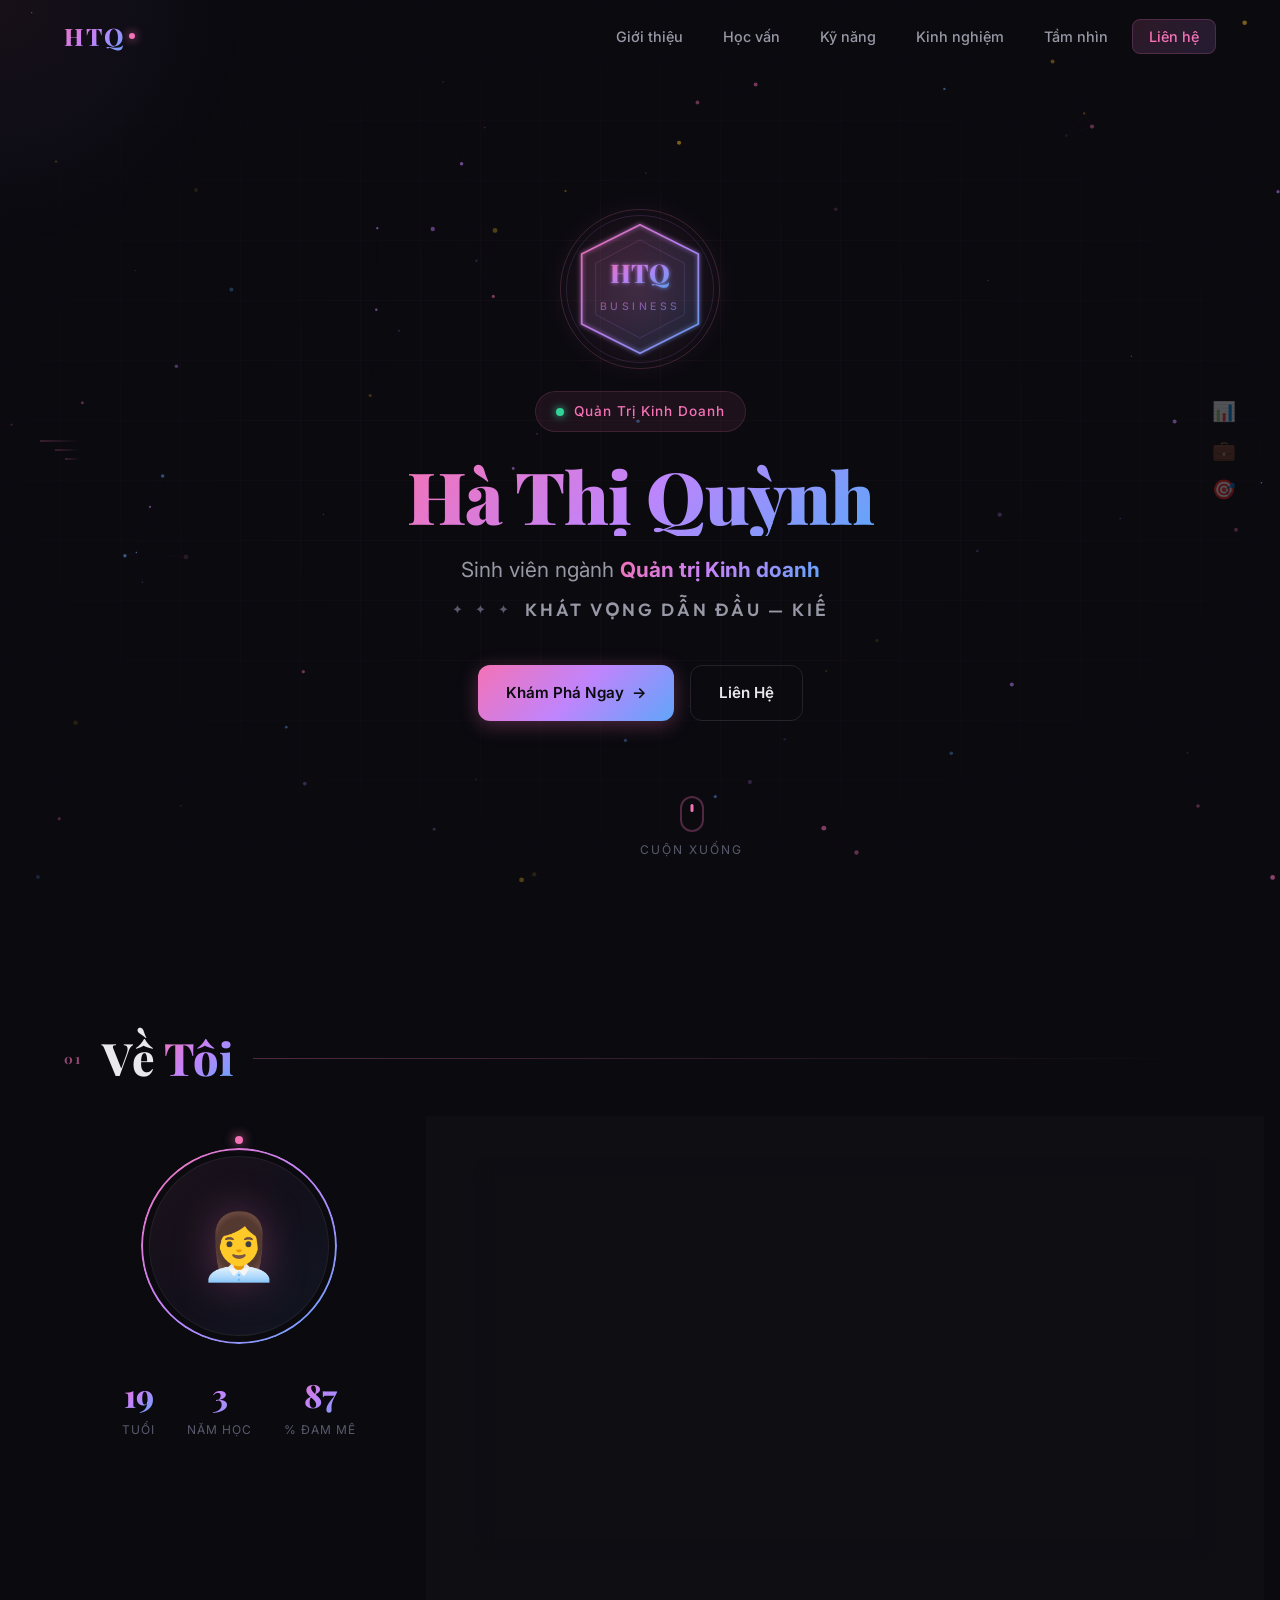
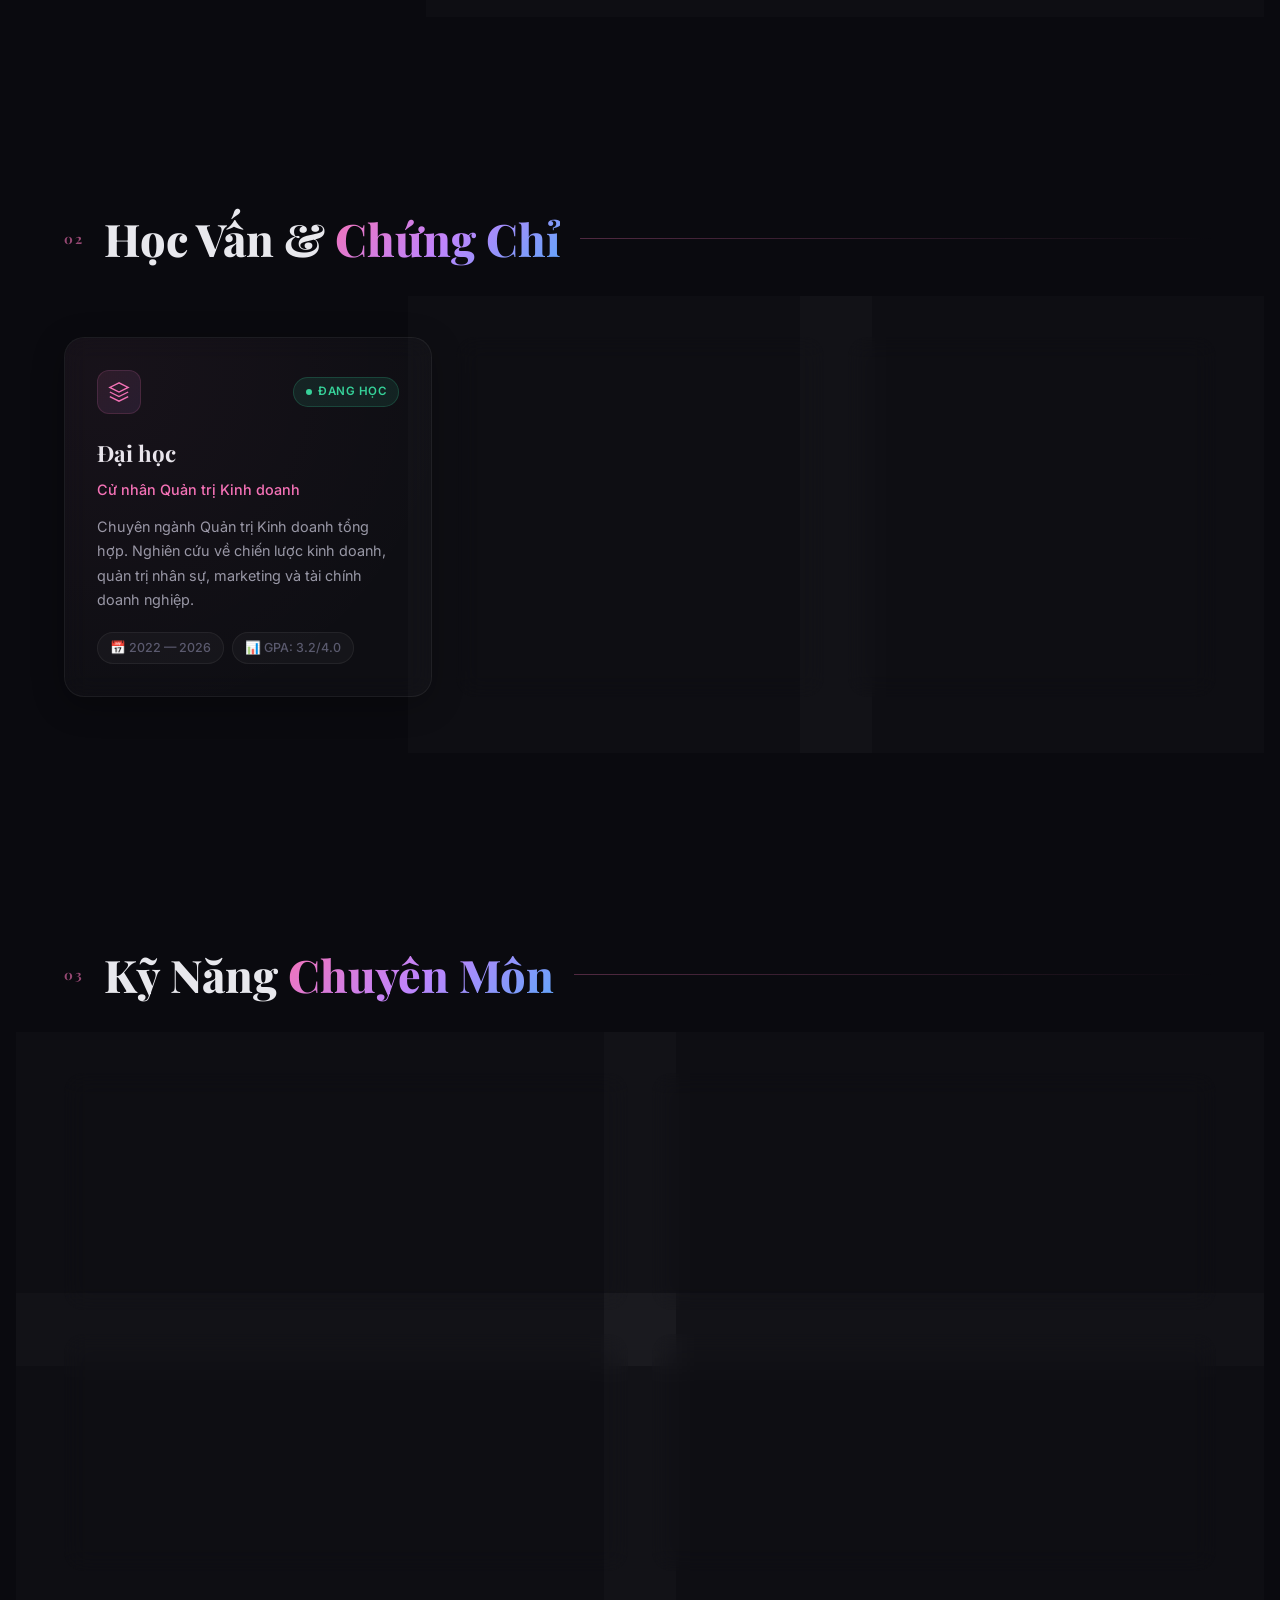
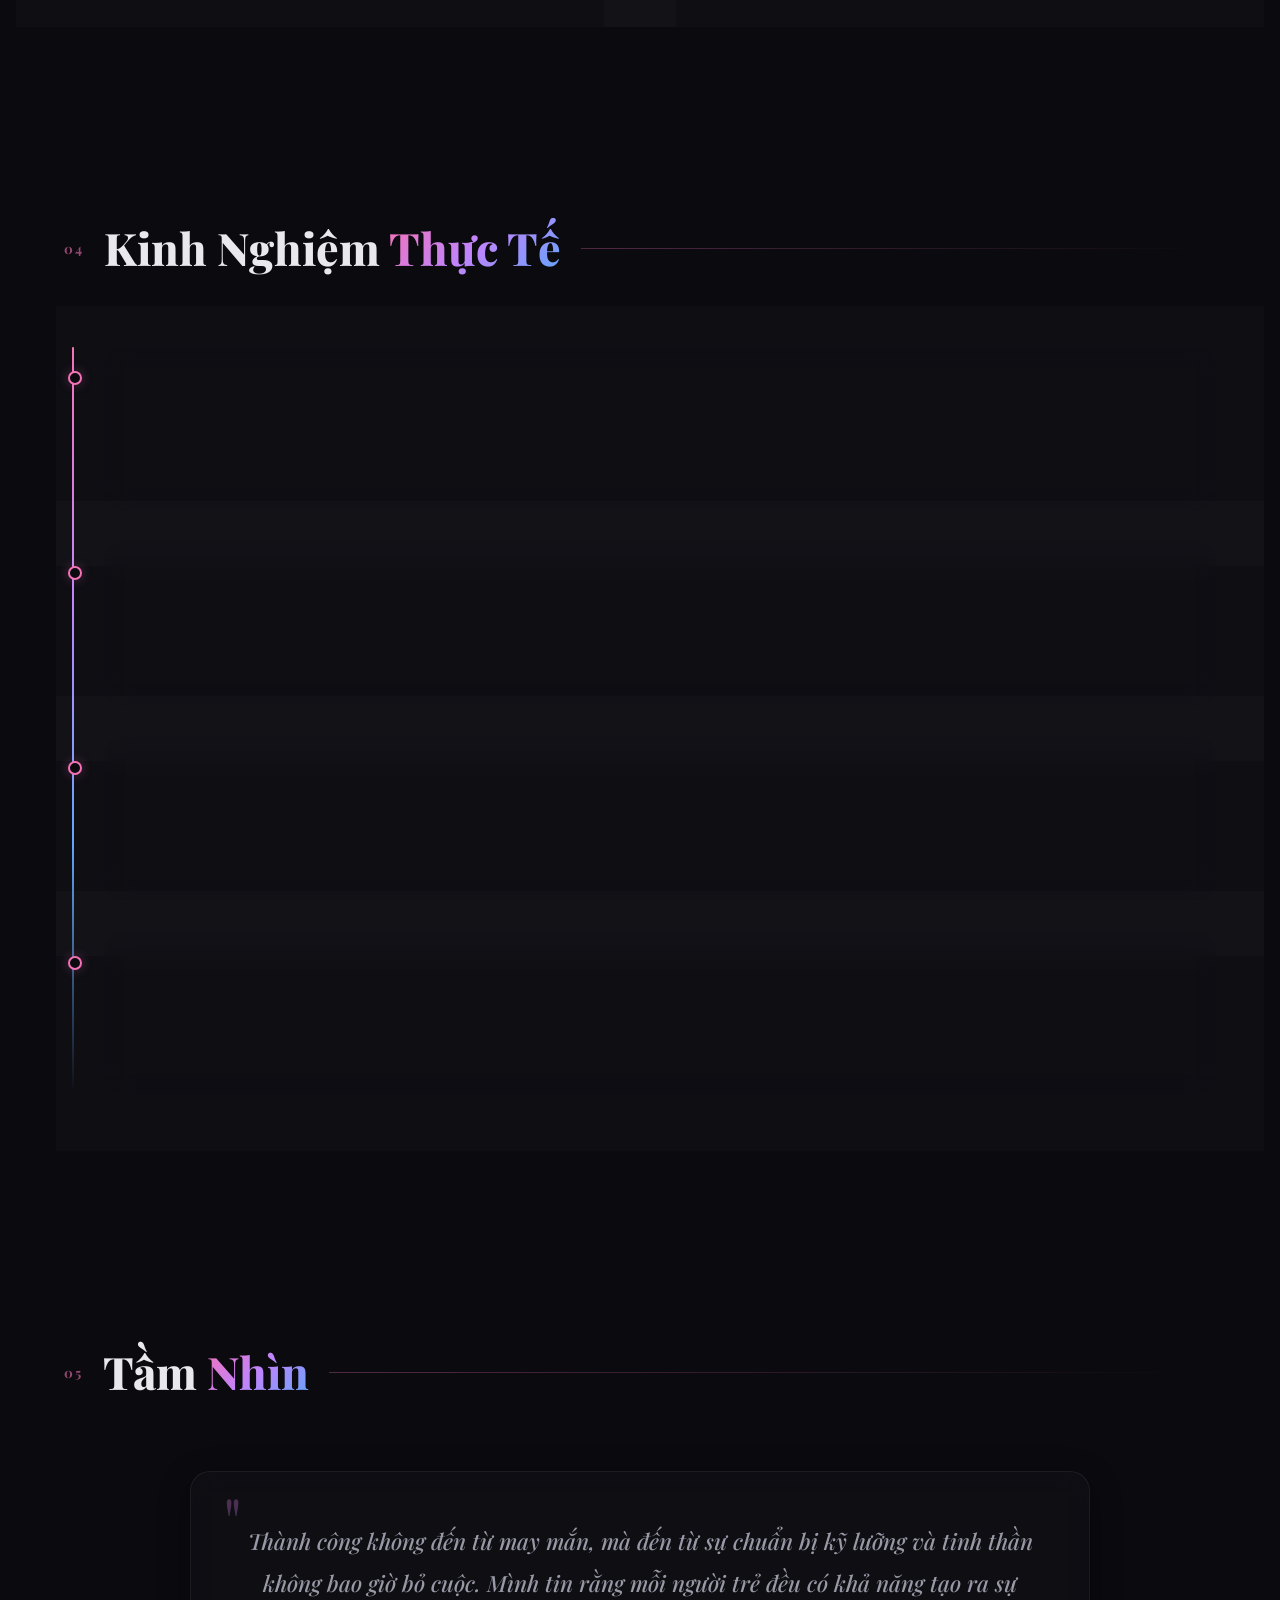
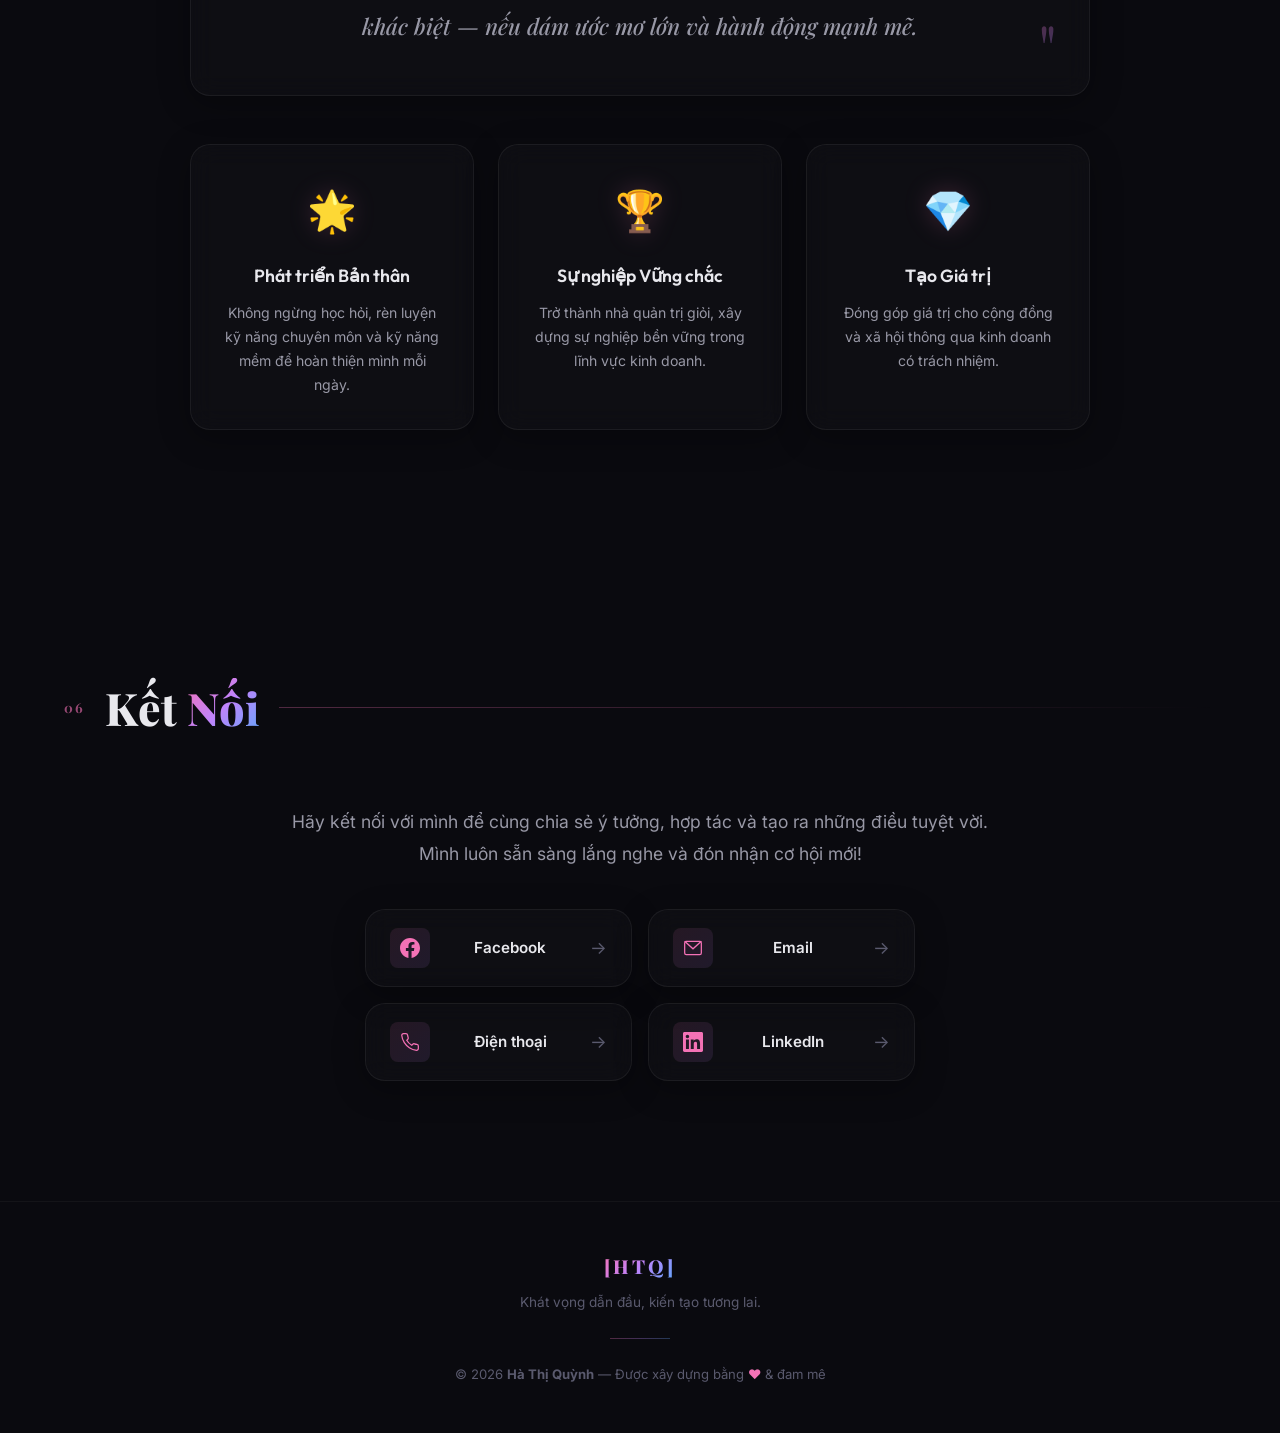
==== index.html @ 8e01b857 "1111" ====
<!DOCTYPE html>
<html lang="vi">
<head>
    <meta charset="UTF-8">
    <meta name="viewport" content="width=device-width, initial-scale=1.0">
    <meta name="description" content="Hà Thị Quỳnh — CV Quản trị Kinh doanh. Sinh viên năng động, đam mê kinh doanh và khát vọng dẫn đầu.">
    <meta name="keywords" content="Hà Thị Quỳnh, CV, Quản trị Kinh doanh, Business Administration, Portfolio">
    <meta name="author" content="Hà Thị Quỳnh">
    <title>Hà Thị Quỳnh — Quản Trị Kinh Doanh</title>
    <!-- Google Fonts -->
    <link rel="preconnect" href="https://fonts.googleapis.com">
    <link rel="preconnect" href="https://fonts.gstatic.com" crossorigin>
    <link href="https://fonts.googleapis.com/css2?family=Playfair+Display:wght@400;500;600;700;800;900&family=Inter:wght@300;400;500;600;700&family=Outfit:wght@300;400;500;600;700&display=swap" rel="stylesheet">
    <link rel="stylesheet" href="style.css">
</head>
<body>
    <!-- ===================== CURSOR GLOW ===================== -->
    <div id="cursor-glow" aria-hidden="true"></div>

    <!-- ===================== PARTICLES CANVAS ===================== -->
    <canvas id="particles-canvas" aria-hidden="true"></canvas>

    <!-- ===================== NAVIGATION ===================== -->
    <nav id="navbar" role="navigation" aria-label="Điều hướng chính">
        <div class="nav-container">
            <a href="#hero" class="nav-logo" aria-label="Trang chủ">
                <span class="logo-text">HTQ</span>
                <span class="logo-dot"></span>
            </a>
            <button class="nav-toggle" id="nav-toggle" aria-label="Mở menu điều hướng" aria-expanded="false">
                <span class="hamburger-line"></span>
                <span class="hamburger-line"></span>
                <span class="hamburger-line"></span>
            </button>
            <ul class="nav-links" id="nav-links">
                <li><a href="#about" class="nav-link">Giới thiệu</a></li>
                <li><a href="#education" class="nav-link">Học vấn</a></li>
                <li><a href="#skills" class="nav-link">Kỹ năng</a></li>
                <li><a href="#experience" class="nav-link">Kinh nghiệm</a></li>
                <li><a href="#vision" class="nav-link">Tầm nhìn</a></li>
                <li><a href="#contact" class="nav-link nav-link--cta">Liên hệ</a></li>
            </ul>
        </div>
    </nav>

    <!-- ===================== HERO SECTION ===================== -->
    <section id="hero" class="hero-section">
        <div class="hero-bg-grid" aria-hidden="true"></div>
        <div class="hero-content">
            <!-- Hero Logo Mark -->
            <div class="hero-logo reveal">
                <div class="hero-logo-glow"></div>
                <div class="hero-logo-ring hero-logo-ring--outer"></div>
                <div class="hero-logo-ring hero-logo-ring--inner"></div>
                <svg class="hero-logo-svg" viewBox="0 0 120 120" fill="none" xmlns="http://www.w3.org/2000/svg">
                    <defs>
                        <linearGradient id="hex-gradient" x1="0%" y1="0%" x2="100%" y2="100%">
                            <stop offset="0%" stop-color="#f472b6" stop-opacity="0.9"/>
                            <stop offset="50%" stop-color="#c084fc" stop-opacity="0.9"/>
                            <stop offset="100%" stop-color="#60a5fa" stop-opacity="0.9"/>
                        </linearGradient>
                        <linearGradient id="hex-fill" x1="0%" y1="0%" x2="100%" y2="100%">
                            <stop offset="0%" stop-color="#f472b6" stop-opacity="0.08"/>
                            <stop offset="100%" stop-color="#60a5fa" stop-opacity="0.08"/>
                        </linearGradient>
                        <filter id="glow-filter">
                            <feGaussianBlur stdDeviation="2" result="blur"/>
                            <feMerge>
                                <feMergeNode in="blur"/>
                                <feMergeNode in="SourceGraphic"/>
                            </feMerge>
                        </filter>
                    </defs>
                    <polygon points="60,5 110,30 110,90 60,115 10,90 10,30" 
                             fill="url(#hex-fill)" stroke="url(#hex-gradient)" stroke-width="1.5" filter="url(#glow-filter)"/>
                    <polygon points="60,18 98,38 98,82 60,102 22,82 22,38" 
                             fill="none" stroke="url(#hex-gradient)" stroke-width="0.5" opacity="0.3"/>
                    <text x="60" y="55" text-anchor="middle" font-family="Playfair Display, serif" 
                          font-size="22" font-weight="800" fill="url(#hex-gradient)" filter="url(#glow-filter)">HTQ</text>
                    <text x="60" y="78" text-anchor="middle" font-family="Inter, sans-serif" 
                          font-size="9" font-weight="500" fill="url(#hex-gradient)" opacity="0.6" letter-spacing="3">BUSINESS</text>
                </svg>
            </div>
            <div class="hero-badge reveal">
                <span class="badge-dot"></span>
                <span>Quản Trị Kinh Doanh</span>
            </div>
            <h1 class="hero-title reveal">
                <span class="title-line title-line--glitch" data-text="Hà Thị Quỳnh">Hà Thị Quỳnh</span>
            </h1>
            <p class="hero-subtitle reveal">
                Sinh viên ngành <span class="highlight-name">Quản trị Kinh doanh</span>
            </p>
            <p class="hero-tagline reveal">
                <span class="tagline-kanji" aria-hidden="true">✦ ✦ ✦</span>
                <span class="tagline-main">Khát Vọng Dẫn Đầu — Kiến Tạo Tương Lai</span>
            </p>
            <div class="hero-cta reveal">
                <a href="#about" class="btn btn--primary" id="cta-explore">
                    <span class="btn-text">Khám Phá Ngay</span>
                    <span class="btn-icon">→</span>
                    <span class="btn-ripple" aria-hidden="true"></span>
                </a>
                <a href="#contact" class="btn btn--ghost" id="cta-contact">
                    <span class="btn-text">Liên Hệ</span>
                </a>
            </div>
        </div>
        <!-- Scroll indicator -->
        <div class="hero-scroll-indicator reveal" aria-hidden="true">
            <div class="scroll-mouse">
                <div class="scroll-wheel"></div>
            </div>
            <span>Cuộn xuống</span>
        </div>
        <div class="hero-decor hero-decor--left" aria-hidden="true">
            <div class="decor-line"></div>
            <div class="decor-line"></div>
            <div class="decor-line"></div>
        </div>
        <div class="hero-decor hero-decor--right" aria-hidden="true">
            <span class="decor-icon">📊</span>
            <span class="decor-icon">💼</span>
            <span class="decor-icon">🎯</span>
        </div>
    </section>

    <!-- ===================== ABOUT SECTION ===================== -->
    <section id="about" class="about-section">
        <div class="section-container">
            <div class="section-header reveal">
                <span class="section-number">01</span>
                <h2 class="section-title">Về <span class="text-glow">Tôi</span></h2>
                <div class="section-line"></div>
            </div>
            <div class="about-grid">
                <div class="about-visual reveal">
                    <div class="about-avatar-container">
                        <div class="avatar-ring"></div>
                        <div class="avatar-inner">
                            <div class="avatar-icon">
                                <span class="avatar-emoji">👩‍💼</span>
                            </div>
                        </div>
                        <div class="avatar-orbit">
                            <div class="orbit-dot"></div>
                        </div>
                    </div>
                    <div class="about-stats">
                        <div class="stat-item">
                            <span class="stat-number" data-count="22">0</span>
                            <span class="stat-label">Tuổi</span>
                        </div>
                        <div class="stat-item">
                            <span class="stat-number" data-count="4">0</span>
                            <span class="stat-label">Năm Học</span>
                        </div>
                        <div class="stat-item">
                            <span class="stat-number" data-count="100">0</span>
                            <span class="stat-label">% Đam Mê</span>
                        </div>
                    </div>
                </div>
                <div class="about-text reveal">
                    <div class="glass-card about-card">
                        <p class="about-intro">
                            Xin chào! Mình là <strong>Hà Thị Quỳnh</strong>, sinh viên ngành 
                            <span class="text-pink">Quản trị Kinh doanh</span>. 
                            Với niềm đam mê kinh doanh và khát vọng dẫn đầu, mình luôn nỗ lực 
                            để trở thành một <span class="text-purple">nhà quản trị chuyên nghiệp</span>.
                        </p>
                        <p>
                            Mình tin rằng quản trị kinh doanh không chỉ là quản lý — đó là nghệ thuật 
                            kết nối con người, tối ưu quy trình và tạo ra giá trị bền vững. 
                            Mỗi thử thách là một cơ hội để <strong>học hỏi</strong> và <strong>phát triển</strong>.
                        </p>
                        <p>
                            Mình đặc biệt quan tâm đến <strong>Marketing chiến lược</strong>, 
                            <strong>Quản trị nhân sự</strong> và <strong>Khởi nghiệp</strong>. 
                            Luôn sẵn sàng đón nhận thử thách mới và đóng góp giá trị cho tổ chức.
                        </p>
                        <div class="about-tags">
                            <span class="tag">🎯 Quyết tâm</span>
                            <span class="tag">💡 Sáng tạo</span>
                            <span class="tag">🤝 Teamwork</span>
                            <span class="tag">📈 Phát triển</span>
                        </div>
                    </div>
                </div>
            </div>
        </div>
    </section>

    <!-- ===================== EDUCATION SECTION ===================== -->
    <section id="education" class="education-section">
        <div class="section-container">
            <div class="section-header reveal">
                <span class="section-number">02</span>
                <h2 class="section-title">Học Vấn & <span class="text-glow">Chứng Chỉ</span></h2>
                <div class="section-line"></div>
            </div>
            <div class="education-grid">
                <!-- Education Card 1 -->
                <article class="edu-card reveal" id="edu-university">
                    <div class="edu-card-inner glass-card">
                        <div class="project-glow" aria-hidden="true"></div>
                        <div class="edu-header">
                            <div class="edu-icon">
                                <svg viewBox="0 0 24 24" fill="none" stroke="currentColor" stroke-width="1.5">
                                    <path d="M12 2L2 7l10 5 10-5-10-5z"/>
                                    <path d="M2 17l10 5 10-5"/>
                                    <path d="M2 12l10 5 10-5"/>
                                </svg>
                            </div>
                            <span class="edu-status edu-status--active">
                                <span class="status-dot"></span>
                                <span>Đang học</span>
                            </span>
                        </div>
                        <h3 class="edu-title">Đại học</h3>
                        <p class="edu-subtitle">Cử nhân Quản trị Kinh doanh</p>
                        <p class="edu-description">
                            Chuyên ngành Quản trị Kinh doanh tổng hợp. Nghiên cứu về chiến lược kinh doanh, 
                            quản trị nhân sự, marketing và tài chính doanh nghiệp.
                        </p>
                        <div class="edu-details">
                            <span class="detail-tag">📅 2022 — 2026</span>
                            <span class="detail-tag">📊 GPA: 3.2/4.0</span>
                        </div>
                    </div>
                </article>

                <!-- Education Card 2 -->
                <article class="edu-card reveal" id="edu-certificates">
                    <div class="edu-card-inner glass-card">
                        <div class="project-glow" aria-hidden="true"></div>
                        <div class="edu-header">
                            <div class="edu-icon">
                                <svg viewBox="0 0 24 24" fill="none" stroke="currentColor" stroke-width="1.5">
                                    <circle cx="12" cy="8" r="6"/>
                                    <path d="M8.21 13.89L7 23l5-3 5 3-1.21-9.12"/>
                                </svg>
                            </div>
                            <span class="edu-status edu-status--completed">
                                <span class="status-dot"></span>
                                <span>Đã đạt</span>
                            </span>
                        </div>
                        <h3 class="edu-title">Chứng chỉ</h3>
                        <p class="edu-subtitle">Chứng chỉ Chuyên môn</p>
                        <p class="edu-description">
                            Chứng chỉ Tin học văn phòng MOS, TOEIC 600+, 
                            Google Digital Marketing, Kỹ năng thuyết trình chuyên nghiệp.
                        </p>
                        <div class="edu-details">
                            <span class="detail-tag">🏅 MOS Excel</span>
                            <span class="detail-tag">🌐 TOEIC 600+</span>
                        </div>
                    </div>
                </article>

                <!-- Education Card 3 -->
                <article class="edu-card reveal" id="edu-activities">
                    <div class="edu-card-inner glass-card">
                        <div class="project-glow" aria-hidden="true"></div>
                        <div class="edu-header">
                            <div class="edu-icon">
                                <svg viewBox="0 0 24 24" fill="none" stroke="currentColor" stroke-width="1.5">
                                    <path d="M17 21v-2a4 4 0 0 0-4-4H5a4 4 0 0 0-4 4v2"/>
                                    <circle cx="9" cy="7" r="4"/>
                                    <path d="M23 21v-2a4 4 0 0 0-3-3.87"/>
                                    <path d="M16 3.13a4 4 0 0 1 0 7.75"/>
                                </svg>
                            </div>
                            <span class="edu-status edu-status--active">
                                <span class="status-dot"></span>
                                <span>Hoạt động</span>
                            </span>
                        </div>
                        <h3 class="edu-title">Hoạt động</h3>
                        <p class="edu-subtitle">Câu lạc bộ & Tình nguyện</p>
                        <p class="edu-description">
                            Thành viên CLB Khởi nghiệp, tham gia các cuộc thi ý tưởng kinh doanh, 
                            hoạt động tình nguyện và các sự kiện cộng đồng.
                        </p>
                        <div class="edu-details">
                            <span class="detail-tag">🚀 CLB Khởi nghiệp</span>
                            <span class="detail-tag">❤️ Tình nguyện</span>
                        </div>
                    </div>
                </article>
            </div>
        </div>
    </section>

    <!-- ===================== SKILLS SECTION ===================== -->
    <section id="skills" class="skills-section">
        <div class="section-container">
            <div class="section-header reveal">
                <span class="section-number">03</span>
                <h2 class="section-title">Kỹ Năng <span class="text-glow">Chuyên Môn</span></h2>
                <div class="section-line"></div>
            </div>
            <div class="skills-grid">
                <!-- Skill 1 -->
                <div class="skill-card glass-card reveal" id="skill-marketing">
                    <div class="skill-icon-wrapper">
                        <div class="skill-icon">
                            <svg viewBox="0 0 24 24" fill="none" stroke="currentColor" stroke-width="1.5">
                                <path d="M21 11.5a8.38 8.38 0 0 1-.9 3.8 8.5 8.5 0 0 1-7.6 4.7 8.38 8.38 0 0 1-3.8-.9L3 21l1.9-5.7a8.38 8.38 0 0 1-.9-3.8 8.5 8.5 0 0 1 4.7-7.6 8.38 8.38 0 0 1 3.8-.9h.5a8.48 8.48 0 0 1 8 8v.5z"/>
                            </svg>
                        </div>
                    </div>
                    <h3 class="skill-title">Marketing & Truyền thông</h3>
                    <p class="skill-desc">Digital Marketing, Social Media, Content Marketing, Brand Strategy</p>
                    <div class="skill-bar-container">
                        <div class="skill-bar" data-level="85" style="--bar-color: var(--pink);">
                            <div class="skill-bar-fill"></div>
                        </div>
                        <span class="skill-percentage">85%</span>
                    </div>
                </div>

                <!-- Skill 2 -->
                <div class="skill-card glass-card reveal" id="skill-management">
                    <div class="skill-icon-wrapper">
                        <div class="skill-icon">
                            <svg viewBox="0 0 24 24" fill="none" stroke="currentColor" stroke-width="1.5">
                                <path d="M17 21v-2a4 4 0 0 0-4-4H5a4 4 0 0 0-4 4v2"/>
                                <circle cx="9" cy="7" r="4"/>
                                <path d="M23 21v-2a4 4 0 0 0-3-3.87"/>
                                <path d="M16 3.13a4 4 0 0 1 0 7.75"/>
                            </svg>
                        </div>
                    </div>
                    <h3 class="skill-title">Quản trị Nhân sự</h3>
                    <p class="skill-desc">Tuyển dụng, Đào tạo, Đánh giá hiệu suất, Xây dựng văn hóa DN</p>
                    <div class="skill-bar-container">
                        <div class="skill-bar" data-level="80" style="--bar-color: var(--purple);">
                            <div class="skill-bar-fill"></div>
                        </div>
                        <span class="skill-percentage">80%</span>
                    </div>
                </div>

                <!-- Skill 3 -->
                <div class="skill-card glass-card reveal" id="skill-office">
                    <div class="skill-icon-wrapper">
                        <div class="skill-icon">
                            <svg viewBox="0 0 24 24" fill="none" stroke="currentColor" stroke-width="1.5">
                                <rect x="2" y="3" width="20" height="14" rx="2"/>
                                <line x1="8" y1="21" x2="16" y2="21"/>
                                <line x1="12" y1="17" x2="12" y2="21"/>
                            </svg>
                        </div>
                    </div>
                    <h3 class="skill-title">Tin học Văn phòng</h3>
                    <p class="skill-desc">Excel nâng cao, PowerPoint, Word, Google Workspace, Canva</p>
                    <div class="skill-bar-container">
                        <div class="skill-bar" data-level="90" style="--bar-color: var(--blue);">
                            <div class="skill-bar-fill"></div>
                        </div>
                        <span class="skill-percentage">90%</span>
                    </div>
                </div>

                <!-- Skill 4 -->
                <div class="skill-card glass-card reveal" id="skill-leadership">
                    <div class="skill-icon-wrapper">
                        <div class="skill-icon">
                            <svg viewBox="0 0 24 24" fill="none" stroke="currentColor" stroke-width="1.5">
                                <polygon points="12 2 15.09 8.26 22 9.27 17 14.14 18.18 21.02 12 17.77 5.82 21.02 7 14.14 2 9.27 8.91 8.26 12 2"/>
                            </svg>
                        </div>
                    </div>
                    <h3 class="skill-title">Lãnh đạo & Giao tiếp</h3>
                    <p class="skill-desc">Thuyết trình, Đàm phán, Quản lý dự án, Tư duy chiến lược</p>
                    <div class="skill-bar-container">
                        <div class="skill-bar" data-level="88" style="--bar-color: var(--gold);">
                            <div class="skill-bar-fill"></div>
                        </div>
                        <span class="skill-percentage">88%</span>
                    </div>
                </div>
            </div>
        </div>
    </section>

    <!-- ===================== EXPERIENCE SECTION ===================== -->
    <section id="experience" class="experience-section">
        <div class="section-container">
            <div class="section-header reveal">
                <span class="section-number">04</span>
                <h2 class="section-title">Kinh Nghiệm <span class="text-glow">Thực Tế</span></h2>
                <div class="section-line"></div>
            </div>
            <div class="experience-timeline reveal">
                <div class="timeline-line" aria-hidden="true"></div>
                <div class="timeline-item">
                    <div class="timeline-dot"></div>
                    <div class="timeline-content glass-card">
                        <span class="timeline-year">2025 — Nay</span>
                        <h3>Thực tập sinh Marketing</h3>
                        <p>Hỗ trợ xây dựng chiến lược marketing online, quản lý fanpage, phân tích dữ liệu khách hàng và lập báo cáo hiệu quả chiến dịch.</p>
                    </div>
                </div>
                <div class="timeline-item">
                    <div class="timeline-dot"></div>
                    <div class="timeline-content glass-card">
                        <span class="timeline-year">2024</span>
                        <h3>Trưởng ban Truyền thông CLB</h3>
                        <p>Quản lý đội ngũ 10 thành viên, xây dựng kế hoạch truyền thông cho các sự kiện, tăng tương tác fanpage 200%.</p>
                    </div>
                </div>
                <div class="timeline-item">
                    <div class="timeline-dot"></div>
                    <div class="timeline-content glass-card">
                        <span class="timeline-year">2023</span>
                        <h3>Nhân viên Bán hàng Part-time</h3>
                        <p>Tư vấn khách hàng, xây dựng mối quan hệ, đạt doanh số top 3 cửa hàng. Rèn luyện kỹ năng giao tiếp và xử lý tình huống.</p>
                    </div>
                </div>
                <div class="timeline-item">
                    <div class="timeline-dot"></div>
                    <div class="timeline-content glass-card">
                        <span class="timeline-year">2022</span>
                        <h3>Tình nguyện viên</h3>
                        <p>Tham gia các hoạt động tình nguyện, mùa hè xanh, hỗ trợ cộng đồng. Phát triển kỹ năng teamwork và lãnh đạo.</p>
                    </div>
                </div>
            </div>
        </div>
    </section>

    <!-- ===================== VISION SECTION ===================== -->
    <section id="vision" class="vision-section">
        <div class="section-container">
            <div class="section-header reveal">
                <span class="section-number">05</span>
                <h2 class="section-title">Tầm <span class="text-glow">Nhìn</span></h2>
                <div class="section-line"></div>
            </div>
            <div class="vision-content reveal">
                <div class="vision-quote glass-card">
                    <div class="quote-mark" aria-hidden="true">"</div>
                    <blockquote class="vision-text">
                        Thành công không đến từ may mắn, mà đến từ sự chuẩn bị kỹ lưỡng 
                        và tinh thần không bao giờ bỏ cuộc. Mình tin rằng mỗi người trẻ 
                        đều có khả năng tạo ra sự khác biệt — nếu dám ước mơ lớn và hành động mạnh mẽ.
                    </blockquote>
                    <div class="quote-mark quote-mark--end" aria-hidden="true">"</div>
                </div>
                <div class="vision-pillars">
                    <div class="pillar glass-card reveal">
                        <div class="pillar-icon">🌟</div>
                        <h3>Phát triển Bản thân</h3>
                        <p>Không ngừng học hỏi, rèn luyện kỹ năng chuyên môn và kỹ năng mềm để hoàn thiện mình mỗi ngày.</p>
                    </div>
                    <div class="pillar glass-card reveal">
                        <div class="pillar-icon">🏆</div>
                        <h3>Sự nghiệp Vững chắc</h3>
                        <p>Trở thành nhà quản trị giỏi, xây dựng sự nghiệp bền vững trong lĩnh vực kinh doanh.</p>
                    </div>
                    <div class="pillar glass-card reveal">
                        <div class="pillar-icon">💎</div>
                        <h3>Tạo Giá trị</h3>
                        <p>Đóng góp giá trị cho cộng đồng và xã hội thông qua kinh doanh có trách nhiệm.</p>
                    </div>
                </div>
            </div>
        </div>
    </section>

    <!-- ===================== CONTACT SECTION ===================== -->
    <section id="contact" class="contact-section">
        <div class="section-container">
            <div class="section-header reveal">
                <span class="section-number">06</span>
                <h2 class="section-title">Kết <span class="text-glow">Nối</span></h2>
                <div class="section-line"></div>
            </div>
            <div class="contact-content reveal">
                <p class="contact-text">
                    Hãy kết nối với mình để cùng chia sẻ ý tưởng, hợp tác và tạo ra những điều tuyệt vời. 
                    Mình luôn sẵn sàng lắng nghe và đón nhận cơ hội mới!
                </p>
                <div class="contact-links">
                    <!-- Facebook -->
                    <a href="#" class="contact-link glass-card" id="link-facebook" aria-label="Facebook">
                        <div class="contact-link-icon">
                            <svg viewBox="0 0 24 24" fill="currentColor">
                                <path d="M24 12.073c0-6.627-5.373-12-12-12s-12 5.373-12 12c0 5.99 4.388 10.954 10.125 11.854v-8.385H7.078v-3.47h3.047V9.43c0-3.007 1.792-4.669 4.533-4.669 1.312 0 2.686.235 2.686.235v2.953H15.83c-1.491 0-1.956.925-1.956 1.874v2.25h3.328l-.532 3.47h-2.796v8.385C19.612 23.027 24 18.062 24 12.073z"/>
                            </svg>
                        </div>
                        <span class="contact-link-label">Facebook</span>
                        <span class="contact-link-arrow">→</span>
                    </a>
                    <!-- Email -->
                    <a href="mailto:hathiquynh@email.com" class="contact-link glass-card" id="link-email" aria-label="Email">
                        <div class="contact-link-icon">
                            <svg viewBox="0 0 24 24" fill="none" stroke="currentColor" stroke-width="1.5">
                                <rect x="2" y="4" width="20" height="16" rx="2"/>
                                <polyline points="22,4 12,13 2,4"/>
                            </svg>
                        </div>
                        <span class="contact-link-label">Email</span>
                        <span class="contact-link-arrow">→</span>
                    </a>
                    <!-- Phone -->
                    <a href="tel:+84123456789" class="contact-link glass-card" id="link-phone" aria-label="Điện thoại">
                        <div class="contact-link-icon">
                            <svg viewBox="0 0 24 24" fill="none" stroke="currentColor" stroke-width="1.5">
                                <path d="M22 16.92v3a2 2 0 0 1-2.18 2 19.79 19.79 0 0 1-8.63-3.07 19.5 19.5 0 0 1-6-6 19.79 19.79 0 0 1-3.07-8.67A2 2 0 0 1 4.11 2h3a2 2 0 0 1 2 1.72 12.84 12.84 0 0 0 .7 2.81 2 2 0 0 1-.45 2.11L8.09 9.91a16 16 0 0 0 6 6l1.27-1.27a2 2 0 0 1 2.11-.45 12.84 12.84 0 0 0 2.81.7A2 2 0 0 1 22 16.92z"/>
                            </svg>
                        </div>
                        <span class="contact-link-label">Điện thoại</span>
                        <span class="contact-link-arrow">→</span>
                    </a>
                    <!-- LinkedIn -->
                    <a href="#" class="contact-link glass-card" id="link-linkedin" aria-label="LinkedIn">
                        <div class="contact-link-icon">
                            <svg viewBox="0 0 24 24" fill="currentColor">
                                <path d="M20.447 20.452h-3.554v-5.569c0-1.328-.027-3.037-1.852-3.037-1.853 0-2.136 1.445-2.136 2.939v5.667H9.351V9h3.414v1.561h.046c.477-.9 1.637-1.85 3.37-1.85 3.601 0 4.267 2.37 4.267 5.455v6.286zM5.337 7.433c-1.144 0-2.063-.926-2.063-2.065 0-1.138.92-2.063 2.063-2.063 1.14 0 2.064.925 2.064 2.063 0 1.139-.925 2.065-2.064 2.065zm1.782 13.019H3.555V9h3.564v11.452zM22.225 0H1.771C.792 0 0 .774 0 1.729v20.542C0 23.227.792 24 1.771 24h20.451C23.2 24 24 23.227 24 22.271V1.729C24 .774 23.2 0 22.222 0h.003z"/>
                            </svg>
                        </div>
                        <span class="contact-link-label">LinkedIn</span>
                        <span class="contact-link-arrow">→</span>
                    </a>
                </div>
            </div>
        </div>
    </section>

    <!-- ===================== FOOTER ===================== -->
    <footer id="footer" class="footer">
        <div class="footer-container">
            <div class="footer-brand">
                <span class="footer-logo">[HTQ]</span>
                <p class="footer-tagline">Khát vọng dẫn đầu, kiến tạo tương lai.</p>
            </div>
            <div class="footer-divider" aria-hidden="true"></div>
            <p class="footer-copyright">
                © 2026 <strong>Hà Thị Quỳnh</strong> — Được xây dựng bằng <span class="heart" aria-label="tình yêu">♥</span> & đam mê
            </p>
        </div>
    </footer>

    <script src="script.js"></script>
</body>
</html>
---- style.css ----
/* ============================================================
   Hà Thị Quỳnh — CV Landing Page
   Style: Futuristic Dark Theme / Glassmorphism / Neon Glow
   Inspired by 27netteam.id.vn
   ============================================================ */

/* ===================== CSS VARIABLES ===================== */
:root {
    /* Colors */
    --bg-primary: #0a0a0f;
    --bg-secondary: #111118;
    --bg-card: rgba(255, 255, 255, 0.03);
    --bg-card-hover: rgba(255, 255, 255, 0.06);
    
    --text-primary: #e8e8ed;
    --text-secondary: #9898a6;
    --text-muted: #5a5a6e;
    
    --pink: #f472b6;
    --purple: #c084fc;
    --blue: #60a5fa;
    --gold: #fbbf24;
    --neon-pink: #ff6eb4;
    --neon-purple: #a855f7;
    --neon-blue: #38bdf8;
    --neon-green: #34d399;
    
    --gradient-primary: linear-gradient(135deg, #f472b6, #c084fc, #60a5fa);
    --gradient-glow: linear-gradient(135deg, #f472b6 0%, #c084fc 50%, #60a5fa 100%);
    --gradient-card: linear-gradient(135deg, rgba(244,114,182,0.08), rgba(192,132,252,0.05), rgba(96,165,250,0.08));
    
    --glass-bg: rgba(255, 255, 255, 0.02);
    --glass-border: rgba(255, 255, 255, 0.06);
    --glass-shadow: 0 8px 32px rgba(0, 0, 0, 0.3);
    
    /* Spacing */
    --section-padding: 120px 0;
    --container-max: 1200px;
    --container-padding: 0 24px;
    
    /* Transitions */
    --transition-fast: 0.2s ease;
    --transition-normal: 0.3s ease;
    --transition-slow: 0.6s cubic-bezier(0.16, 1, 0.3, 1);
    
    /* Border Radius */
    --radius-sm: 8px;
    --radius-md: 12px;
    --radius-lg: 20px;
    --radius-xl: 28px;
}

/* ===================== RESET & BASE ===================== */
*, *::before, *::after {
    margin: 0;
    padding: 0;
    box-sizing: border-box;
}

html {
    scroll-behavior: smooth;
    scrollbar-width: thin;
    scrollbar-color: rgba(244,114,182,0.3) transparent;
}

html::-webkit-scrollbar {
    width: 6px;
}

html::-webkit-scrollbar-track {
    background: transparent;
}

html::-webkit-scrollbar-thumb {
    background: linear-gradient(180deg, #f472b6, #c084fc);
    border-radius: 3px;
}

body {
    font-family: 'Inter', 'Outfit', -apple-system, BlinkMacSystemFont, sans-serif;
    background: var(--bg-primary);
    color: var(--text-primary);
    line-height: 1.7;
    overflow-x: hidden;
    -webkit-font-smoothing: antialiased;
    -moz-osx-font-smoothing: grayscale;
}

::selection {
    background: rgba(244,114,182,0.3);
    color: #fff;
}

/* ===================== CURSOR GLOW ===================== */
#cursor-glow {
    position: fixed;
    width: 500px;
    height: 500px;
    border-radius: 50%;
    background: radial-gradient(circle, rgba(244,114,182,0.06) 0%, rgba(192,132,252,0.03) 40%, transparent 70%);
    pointer-events: none;
    z-index: 9999;
    transform: translate(-50%, -50%);
    transition: opacity 0.3s ease;
    will-change: transform;
}

/* ===================== PARTICLES CANVAS ===================== */
#particles-canvas {
    position: fixed;
    top: 0;
    left: 0;
    width: 100%;
    height: 100%;
    pointer-events: none;
    z-index: 0;
}

/* ===================== GLASSMORPHISM CARD ===================== */
.glass-card {
    background: var(--glass-bg);
    border: 1px solid var(--glass-border);
    border-radius: var(--radius-lg);
    backdrop-filter: blur(12px);
    -webkit-backdrop-filter: blur(12px);
    box-shadow: var(--glass-shadow);
    transition: all var(--transition-normal);
}

.glass-card:hover {
    background: var(--bg-card-hover);
    border-color: rgba(244,114,182,0.15);
    box-shadow: 0 12px 40px rgba(244,114,182,0.08);
}

/* ===================== NAVIGATION ===================== */
#navbar {
    position: fixed;
    top: 0;
    left: 0;
    right: 0;
    z-index: 1000;
    padding: 16px 0;
    transition: all var(--transition-normal);
    background: transparent;
}

#navbar.scrolled {
    background: rgba(10, 10, 15, 0.85);
    backdrop-filter: blur(20px);
    -webkit-backdrop-filter: blur(20px);
    border-bottom: 1px solid rgba(255,255,255,0.05);
    padding: 10px 0;
}

.nav-container {
    max-width: var(--container-max);
    margin: 0 auto;
    padding: var(--container-padding);
    display: flex;
    align-items: center;
    justify-content: space-between;
}

.nav-logo {
    display: flex;
    align-items: center;
    gap: 4px;
    text-decoration: none;
    position: relative;
}

.logo-text {
    font-family: 'Playfair Display', serif;
    font-size: 1.5rem;
    font-weight: 800;
    background: var(--gradient-primary);
    -webkit-background-clip: text;
    -webkit-text-fill-color: transparent;
    background-clip: text;
    letter-spacing: 2px;
}

.logo-dot {
    width: 6px;
    height: 6px;
    border-radius: 50%;
    background: var(--pink);
    box-shadow: 0 0 10px var(--pink);
    animation: pulse-dot 2s ease-in-out infinite;
}

@keyframes pulse-dot {
    0%, 100% { opacity: 1; transform: scale(1); }
    50% { opacity: 0.5; transform: scale(0.8); }
}

.nav-links {
    display: flex;
    align-items: center;
    gap: 8px;
    list-style: none;
}

.nav-link {
    color: var(--text-secondary);
    text-decoration: none;
    font-size: 0.9rem;
    font-weight: 500;
    padding: 8px 16px;
    border-radius: var(--radius-sm);
    transition: all var(--transition-fast);
    position: relative;
}

.nav-link:hover {
    color: var(--text-primary);
}

.nav-link::after {
    content: '';
    position: absolute;
    bottom: 4px;
    left: 50%;
    transform: translateX(-50%) scaleX(0);
    width: 20px;
    height: 2px;
    background: var(--gradient-primary);
    border-radius: 1px;
    transition: transform var(--transition-normal);
}

.nav-link:hover::after,
.nav-link.active::after {
    transform: translateX(-50%) scaleX(1);
}

.nav-link--cta {
    background: linear-gradient(135deg, rgba(244,114,182,0.15), rgba(192,132,252,0.15));
    border: 1px solid rgba(244,114,182,0.2);
    color: var(--pink) !important;
}

.nav-link--cta:hover {
    background: linear-gradient(135deg, rgba(244,114,182,0.25), rgba(192,132,252,0.25));
    border-color: rgba(244,114,182,0.4);
    box-shadow: 0 0 20px rgba(244,114,182,0.15);
}

.nav-link--cta::after {
    display: none;
}

/* Hamburger */
.nav-toggle {
    display: none;
    flex-direction: column;
    gap: 5px;
    background: none;
    border: none;
    cursor: pointer;
    padding: 8px;
    z-index: 1001;
}

.hamburger-line {
    width: 24px;
    height: 2px;
    background: var(--text-primary);
    border-radius: 2px;
    transition: all var(--transition-normal);
}

.nav-toggle.active .hamburger-line:nth-child(1) {
    transform: rotate(45deg) translate(5px, 5px);
}

.nav-toggle.active .hamburger-line:nth-child(2) {
    opacity: 0;
}

.nav-toggle.active .hamburger-line:nth-child(3) {
    transform: rotate(-45deg) translate(5px, -5px);
}

/* ===================== HERO SECTION ===================== */
.hero-section {
    position: relative;
    min-height: 100vh;
    display: flex;
    flex-direction: column;
    align-items: center;
    justify-content: center;
    overflow: hidden;
    padding: 80px 24px 40px;
}

.hero-bg-grid {
    position: absolute;
    inset: 0;
    background-image: 
        linear-gradient(rgba(244,114,182,0.03) 1px, transparent 1px),
        linear-gradient(90deg, rgba(244,114,182,0.03) 1px, transparent 1px);
    background-size: 60px 60px;
    mask-image: radial-gradient(ellipse 80% 70% at 50% 50%, black 30%, transparent 100%);
    -webkit-mask-image: radial-gradient(ellipse 80% 70% at 50% 50%, black 30%, transparent 100%);
    animation: grid-drift 20s linear infinite;
}

@keyframes grid-drift {
    0% { transform: translate(0, 0); }
    100% { transform: translate(60px, 60px); }
}

.hero-content {
    text-align: center;
    position: relative;
    z-index: 2;
    max-width: 800px;
}

/* Hero Logo */
.hero-logo {
    position: relative;
    width: 140px;
    height: 140px;
    margin: 0 auto 32px;
}

.hero-logo-glow {
    position: absolute;
    inset: -30px;
    background: radial-gradient(circle, rgba(244,114,182,0.15) 0%, transparent 70%);
    border-radius: 50%;
    animation: logo-glow 4s ease-in-out infinite;
}

@keyframes logo-glow {
    0%, 100% { opacity: 0.5; transform: scale(1); }
    50% { opacity: 1; transform: scale(1.1); }
}

.hero-logo-ring {
    position: absolute;
    border-radius: 50%;
    border: 1px solid;
}

.hero-logo-ring--outer {
    inset: -10px;
    border-color: rgba(244,114,182,0.2);
    animation: ring-rotate 20s linear infinite;
}

.hero-logo-ring--inner {
    inset: -4px;
    border-color: rgba(192,132,252,0.15);
    animation: ring-rotate 15s linear infinite reverse;
}

@keyframes ring-rotate {
    0% { transform: rotate(0deg); }
    100% { transform: rotate(360deg); }
}

.hero-logo-svg {
    width: 100%;
    height: 100%;
    position: relative;
    z-index: 1;
}

/* Badge */
.hero-badge {
    display: inline-flex;
    align-items: center;
    gap: 10px;
    padding: 8px 20px;
    background: rgba(244,114,182,0.08);
    border: 1px solid rgba(244,114,182,0.15);
    border-radius: 50px;
    margin-bottom: 24px;
    font-size: 0.85rem;
    font-weight: 500;
    color: var(--pink);
    letter-spacing: 1px;
}

.badge-dot {
    width: 8px;
    height: 8px;
    border-radius: 50%;
    background: var(--neon-green);
    box-shadow: 0 0 8px var(--neon-green);
    animation: pulse-dot 2s ease-in-out infinite;
}

/* Hero Title */
.hero-title {
    font-family: 'Playfair Display', serif;
    font-size: clamp(2.5rem, 6vw, 4.5rem);
    font-weight: 900;
    line-height: 1.1;
    margin-bottom: 16px;
    letter-spacing: -1px;
}

.title-line {
    display: inline-block;
    background: var(--gradient-primary);
    -webkit-background-clip: text;
    -webkit-text-fill-color: transparent;
    background-clip: text;
    position: relative;
}

.title-line--glitch {
    animation: text-shimmer 3s ease-in-out infinite;
}

@keyframes text-shimmer {
    0%, 100% { filter: brightness(1); }
    50% { filter: brightness(1.3); }
}

/* Subtitle */
.hero-subtitle {
    font-size: clamp(1rem, 2.5vw, 1.3rem);
    color: var(--text-secondary);
    margin-bottom: 8px;
    font-weight: 400;
}

.highlight-name {
    background: var(--gradient-primary);
    -webkit-background-clip: text;
    -webkit-text-fill-color: transparent;
    background-clip: text;
    font-weight: 700;
}

/* Tagline */
.hero-tagline {
    margin-bottom: 40px;
    display: flex;
    align-items: center;
    justify-content: center;
    gap: 12px;
}

.tagline-kanji {
    font-size: 0.8rem;
    color: var(--text-muted);
    letter-spacing: 4px;
}

.tagline-main {
    font-family: 'Outfit', sans-serif;
    font-size: clamp(0.9rem, 2vw, 1.1rem);
    font-weight: 600;
    color: var(--text-secondary);
    letter-spacing: 3px;
    text-transform: uppercase;
}

/* CTA Buttons */
.hero-cta {
    display: flex;
    gap: 16px;
    justify-content: center;
    flex-wrap: wrap;
}

.btn {
    display: inline-flex;
    align-items: center;
    gap: 8px;
    padding: 14px 28px;
    border-radius: var(--radius-md);
    font-family: 'Inter', sans-serif;
    font-size: 0.95rem;
    font-weight: 600;
    text-decoration: none;
    transition: all var(--transition-normal);
    position: relative;
    overflow: hidden;
    cursor: pointer;
    border: none;
}

.btn--primary {
    background: var(--gradient-primary);
    color: #0a0a0f;
    box-shadow: 0 4px 20px rgba(244,114,182,0.3);
}

.btn--primary:hover {
    transform: translateY(-2px);
    box-shadow: 0 8px 30px rgba(244,114,182,0.4);
}

.btn--ghost {
    background: transparent;
    color: var(--text-primary);
    border: 1px solid rgba(255,255,255,0.1);
}

.btn--ghost:hover {
    border-color: rgba(244,114,182,0.3);
    background: rgba(244,114,182,0.05);
    transform: translateY(-2px);
}

.btn--small {
    padding: 8px 18px;
    font-size: 0.85rem;
}

.btn-icon {
    transition: transform var(--transition-fast);
}

.btn:hover .btn-icon {
    transform: translateX(4px);
}

.btn-ripple {
    position: absolute;
    inset: 0;
    background: radial-gradient(circle at var(--x, 50%) var(--y, 50%), rgba(255,255,255,0.3) 0%, transparent 50%);
    opacity: 0;
    transition: opacity 0.5s;
}

.btn:hover .btn-ripple {
    opacity: 1;
}

/* Scroll Indicator */
.hero-scroll-indicator {
    position: absolute;
    bottom: 40px;
    left: 50%;
    transform: translateX(-50%);
    display: flex;
    flex-direction: column;
    align-items: center;
    gap: 8px;
    color: var(--text-muted);
    font-size: 0.75rem;
    letter-spacing: 2px;
    text-transform: uppercase;
    animation: float-up 2s ease-in-out infinite;
}

@keyframes float-up {
    0%, 100% { transform: translateX(-50%) translateY(0); }
    50% { transform: translateX(-50%) translateY(-8px); }
}

.scroll-mouse {
    width: 24px;
    height: 36px;
    border: 2px solid rgba(244,114,182,0.3);
    border-radius: 12px;
    position: relative;
}

.scroll-wheel {
    width: 3px;
    height: 8px;
    background: var(--pink);
    border-radius: 2px;
    position: absolute;
    top: 6px;
    left: 50%;
    transform: translateX(-50%);
    animation: scroll-wheel-anim 2s ease-in-out infinite;
}

@keyframes scroll-wheel-anim {
    0% { opacity: 1; transform: translateX(-50%) translateY(0); }
    100% { opacity: 0; transform: translateX(-50%) translateY(12px); }
}

/* Hero Decorations */
.hero-decor {
    position: absolute;
    z-index: 1;
}

.hero-decor--left {
    left: 40px;
    top: 50%;
    transform: translateY(-50%);
    display: flex;
    flex-direction: column;
    gap: 8px;
}

.decor-line {
    width: 40px;
    height: 1px;
    background: linear-gradient(90deg, rgba(244,114,182,0.4), transparent);
}

.decor-line:nth-child(2) {
    width: 25px;
    margin-left: 15px;
}

.decor-line:nth-child(3) {
    width: 15px;
    margin-left: 25px;
}

.hero-decor--right {
    right: 40px;
    top: 50%;
    transform: translateY(-50%);
    display: flex;
    flex-direction: column;
    gap: 16px;
    align-items: flex-end;
}

.decor-icon {
    font-size: 1.2rem;
    opacity: 0.3;
    transition: opacity var(--transition-normal);
    writing-mode: vertical-rl;
}

.decor-icon:hover {
    opacity: 0.6;
}

/* ===================== SECTIONS COMMON ===================== */
.section-container {
    max-width: var(--container-max);
    margin: 0 auto;
    padding: var(--container-padding);
}

.about-section,
.education-section,
.skills-section,
.experience-section,
.vision-section,
.contact-section {
    padding: var(--section-padding);
    position: relative;
}

.section-header {
    display: flex;
    align-items: center;
    gap: 20px;
    margin-bottom: 60px;
}

.section-number {
    font-family: 'Playfair Display', serif;
    font-size: 0.85rem;
    font-weight: 700;
    color: var(--pink);
    opacity: 0.6;
    letter-spacing: 2px;
}

.section-title {
    font-family: 'Playfair Display', serif;
    font-size: clamp(1.8rem, 4vw, 2.8rem);
    font-weight: 800;
    color: var(--text-primary);
}

.text-glow {
    background: var(--gradient-primary);
    -webkit-background-clip: text;
    -webkit-text-fill-color: transparent;
    background-clip: text;
}

.text-pink {
    color: var(--pink);
}

.text-purple {
    color: var(--purple);
}

.section-line {
    flex: 1;
    height: 1px;
    background: linear-gradient(90deg, rgba(244,114,182,0.3), transparent);
}

/* ===================== ABOUT SECTION ===================== */
.about-grid {
    display: grid;
    grid-template-columns: 350px 1fr;
    gap: 60px;
    align-items: start;
}

.about-avatar-container {
    position: relative;
    width: 180px;
    height: 180px;
    margin: 0 auto 40px;
}

.avatar-ring {
    position: absolute;
    inset: -8px;
    border-radius: 50%;
    border: 2px solid transparent;
    background: var(--gradient-primary) border-box;
    -webkit-mask: linear-gradient(#fff 0 0) padding-box, linear-gradient(#fff 0 0);
    mask: linear-gradient(#fff 0 0) padding-box, linear-gradient(#fff 0 0);
    -webkit-mask-composite: xor;
    mask-composite: exclude;
    animation: ring-rotate 8s linear infinite;
}

.avatar-inner {
    width: 100%;
    height: 100%;
    border-radius: 50%;
    background: var(--gradient-card);
    border: 1px solid var(--glass-border);
    display: flex;
    align-items: center;
    justify-content: center;
    position: relative;
    overflow: hidden;
}

.avatar-icon {
    position: relative;
    z-index: 1;
}

.avatar-emoji {
    font-size: 4rem;
    filter: drop-shadow(0 0 20px rgba(244,114,182,0.3));
}

.avatar-orbit {
    position: absolute;
    inset: -20px;
    border-radius: 50%;
    animation: ring-rotate 6s linear infinite;
}

.orbit-dot {
    position: absolute;
    top: 0;
    left: 50%;
    transform: translateX(-50%);
    width: 8px;
    height: 8px;
    border-radius: 50%;
    background: var(--pink);
    box-shadow: 0 0 12px var(--pink);
}

/* Stats */
.about-stats {
    display: flex;
    justify-content: center;
    gap: 32px;
}

.stat-item {
    text-align: center;
}

.stat-number {
    display: block;
    font-family: 'Playfair Display', serif;
    font-size: 2rem;
    font-weight: 800;
    background: var(--gradient-primary);
    -webkit-background-clip: text;
    -webkit-text-fill-color: transparent;
    background-clip: text;
    line-height: 1.2;
}

.stat-label {
    font-size: 0.75rem;
    color: var(--text-muted);
    text-transform: uppercase;
    letter-spacing: 1px;
}

/* About Card */
.about-card {
    padding: 36px;
}

.about-intro {
    font-size: 1.1rem;
    line-height: 1.8;
    margin-bottom: 16px;
}

.about-card p {
    color: var(--text-secondary);
    margin-bottom: 16px;
    line-height: 1.8;
}

.about-tags {
    display: flex;
    flex-wrap: wrap;
    gap: 10px;
    margin-top: 24px;
}

.tag {
    padding: 6px 14px;
    background: rgba(244,114,182,0.08);
    border: 1px solid rgba(244,114,182,0.12);
    border-radius: 50px;
    font-size: 0.8rem;
    font-weight: 500;
    color: var(--text-secondary);
    transition: all var(--transition-fast);
}

.tag:hover {
    background: rgba(244,114,182,0.15);
    border-color: rgba(244,114,182,0.3);
    color: var(--pink);
    transform: translateY(-2px);
}

/* ===================== EDUCATION SECTION ===================== */
.education-grid {
    display: grid;
    grid-template-columns: repeat(3, 1fr);
    gap: 24px;
}

.edu-card-inner {
    padding: 32px;
    height: 100%;
    position: relative;
    overflow: hidden;
}

.project-glow {
    position: absolute;
    top: -50%;
    left: -50%;
    width: 200%;
    height: 200%;
    background: radial-gradient(circle at 30% 30%, rgba(244,114,182,0.04) 0%, transparent 50%);
    pointer-events: none;
    transition: all 0.5s ease;
}

.edu-card:hover .project-glow {
    background: radial-gradient(circle at 30% 30%, rgba(244,114,182,0.08) 0%, transparent 50%);
}

.edu-header {
    display: flex;
    align-items: center;
    justify-content: space-between;
    margin-bottom: 20px;
}

.edu-icon {
    width: 44px;
    height: 44px;
    border-radius: var(--radius-md);
    background: linear-gradient(135deg, rgba(244,114,182,0.1), rgba(192,132,252,0.1));
    border: 1px solid rgba(244,114,182,0.15);
    display: flex;
    align-items: center;
    justify-content: center;
    color: var(--pink);
}

.edu-icon svg {
    width: 22px;
    height: 22px;
}

.edu-status {
    display: inline-flex;
    align-items: center;
    gap: 6px;
    padding: 4px 12px;
    border-radius: 50px;
    font-size: 0.72rem;
    font-weight: 600;
    text-transform: uppercase;
    letter-spacing: 0.5px;
}

.edu-status--active {
    background: rgba(52,211,153,0.1);
    color: var(--neon-green);
    border: 1px solid rgba(52,211,153,0.2);
}

.edu-status--completed {
    background: rgba(251,191,36,0.1);
    color: var(--gold);
    border: 1px solid rgba(251,191,36,0.2);
}

.status-dot {
    width: 6px;
    height: 6px;
    border-radius: 50%;
    background: currentColor;
    animation: pulse-dot 2s ease-in-out infinite;
}

.edu-title {
    font-family: 'Playfair Display', serif;
    font-size: 1.4rem;
    font-weight: 700;
    margin-bottom: 6px;
    color: var(--text-primary);
}

.edu-subtitle {
    font-size: 0.9rem;
    color: var(--pink);
    font-weight: 500;
    margin-bottom: 12px;
}

.edu-description {
    font-size: 0.9rem;
    color: var(--text-secondary);
    line-height: 1.7;
    margin-bottom: 20px;
}

.edu-details {
    display: flex;
    flex-wrap: wrap;
    gap: 8px;
}

.detail-tag {
    padding: 4px 12px;
    background: rgba(255,255,255,0.03);
    border: 1px solid rgba(255,255,255,0.06);
    border-radius: 50px;
    font-size: 0.78rem;
    color: var(--text-muted);
    font-weight: 500;
}

/* ===================== SKILLS SECTION ===================== */
.skills-grid {
    display: grid;
    grid-template-columns: repeat(2, 1fr);
    gap: 24px;
}

.skill-card {
    padding: 32px;
    transition: all var(--transition-normal);
}

.skill-card:hover {
    transform: translateY(-4px);
}

.skill-icon-wrapper {
    margin-bottom: 20px;
}

.skill-icon {
    width: 48px;
    height: 48px;
    border-radius: var(--radius-md);
    background: linear-gradient(135deg, rgba(244,114,182,0.08), rgba(192,132,252,0.08));
    border: 1px solid rgba(244,114,182,0.12);
    display: flex;
    align-items: center;
    justify-content: center;
    color: var(--pink);
    transition: all var(--transition-normal);
}

.skill-card:hover .skill-icon {
    background: linear-gradient(135deg, rgba(244,114,182,0.15), rgba(192,132,252,0.15));
    border-color: rgba(244,114,182,0.3);
    box-shadow: 0 0 20px rgba(244,114,182,0.1);
}

.skill-icon svg {
    width: 24px;
    height: 24px;
}

.skill-title {
    font-family: 'Outfit', sans-serif;
    font-size: 1.15rem;
    font-weight: 600;
    margin-bottom: 8px;
    color: var(--text-primary);
}

.skill-desc {
    font-size: 0.85rem;
    color: var(--text-secondary);
    margin-bottom: 20px;
    line-height: 1.6;
}

.skill-bar-container {
    display: flex;
    align-items: center;
    gap: 12px;
}

.skill-bar {
    flex: 1;
    height: 4px;
    background: rgba(255,255,255,0.05);
    border-radius: 2px;
    overflow: hidden;
    position: relative;
}

.skill-bar-fill {
    height: 100%;
    width: 0;
    border-radius: 2px;
    background: var(--bar-color, var(--pink));
    box-shadow: 0 0 10px var(--bar-color, var(--pink));
    transition: width 1.5s cubic-bezier(0.16, 1, 0.3, 1);
}

.skill-percentage {
    font-family: 'Outfit', sans-serif;
    font-size: 0.8rem;
    font-weight: 600;
    color: var(--text-muted);
    min-width: 36px;
    text-align: right;
}

/* ===================== EXPERIENCE / TIMELINE ===================== */
.experience-timeline {
    position: relative;
    padding-left: 40px;
}

.timeline-line {
    position: absolute;
    left: 8px;
    top: 0;
    bottom: 0;
    width: 2px;
    background: linear-gradient(180deg, var(--pink), var(--purple), var(--blue), transparent);
    border-radius: 1px;
}

.timeline-item {
    position: relative;
    margin-bottom: 32px;
}

.timeline-item:last-child {
    margin-bottom: 0;
}

.timeline-dot {
    position: absolute;
    left: -36px;
    top: 24px;
    width: 14px;
    height: 14px;
    border-radius: 50%;
    background: var(--bg-primary);
    border: 2px solid var(--pink);
    box-shadow: 0 0 12px rgba(244,114,182,0.3);
    z-index: 1;
}

.timeline-dot--future {
    border-color: var(--purple);
    box-shadow: 0 0 12px rgba(192,132,252,0.3);
    animation: pulse-dot 2s ease-in-out infinite;
}

.timeline-content {
    padding: 28px;
}

.timeline-content:hover {
    transform: translateX(4px);
}

.timeline-year {
    display: inline-block;
    font-family: 'Outfit', sans-serif;
    font-size: 0.78rem;
    font-weight: 600;
    color: var(--pink);
    background: rgba(244,114,182,0.08);
    border: 1px solid rgba(244,114,182,0.15);
    padding: 3px 12px;
    border-radius: 50px;
    margin-bottom: 12px;
    letter-spacing: 1px;
    text-transform: uppercase;
}

.timeline-content h3 {
    font-family: 'Outfit', sans-serif;
    font-size: 1.15rem;
    font-weight: 600;
    margin-bottom: 8px;
    color: var(--text-primary);
}

.timeline-content p {
    font-size: 0.9rem;
    color: var(--text-secondary);
    line-height: 1.7;
}

/* ===================== VISION SECTION ===================== */
.vision-content {
    max-width: 900px;
    margin: 0 auto;
}

.vision-quote {
    padding: 48px;
    text-align: center;
    margin-bottom: 48px;
    position: relative;
}

.quote-mark {
    font-family: 'Playfair Display', serif;
    font-size: 4rem;
    line-height: 1;
    background: var(--gradient-primary);
    -webkit-background-clip: text;
    -webkit-text-fill-color: transparent;
    background-clip: text;
    opacity: 0.3;
    position: absolute;
    top: 16px;
    left: 32px;
}

.quote-mark--end {
    top: auto;
    left: auto;
    bottom: 16px;
    right: 32px;
}

.vision-text {
    font-family: 'Playfair Display', serif;
    font-size: clamp(1.1rem, 2.5vw, 1.4rem);
    font-weight: 500;
    color: var(--text-secondary);
    line-height: 1.9;
    font-style: italic;
}

.vision-pillars {
    display: grid;
    grid-template-columns: repeat(3, 1fr);
    gap: 24px;
}

.pillar {
    padding: 32px;
    text-align: center;
    transition: all var(--transition-normal);
}

.pillar:hover {
    transform: translateY(-6px);
}

.pillar-icon {
    font-size: 2.5rem;
    margin-bottom: 16px;
    filter: drop-shadow(0 0 12px rgba(244,114,182,0.2));
}

.pillar h3 {
    font-family: 'Outfit', sans-serif;
    font-size: 1.1rem;
    font-weight: 600;
    margin-bottom: 10px;
    color: var(--text-primary);
}

.pillar p {
    font-size: 0.88rem;
    color: var(--text-secondary);
    line-height: 1.7;
}

/* ===================== CONTACT SECTION ===================== */
.contact-content {
    text-align: center;
    max-width: 700px;
    margin: 0 auto;
}

.contact-text {
    font-size: 1.1rem;
    color: var(--text-secondary);
    margin-bottom: 40px;
    line-height: 1.8;
}

.contact-links {
    display: grid;
    grid-template-columns: repeat(2, 1fr);
    gap: 16px;
    max-width: 550px;
    margin: 0 auto;
}

.contact-link {
    display: flex;
    align-items: center;
    gap: 14px;
    padding: 18px 24px;
    text-decoration: none;
    color: var(--text-primary);
    transition: all var(--transition-normal);
}

.contact-link:hover {
    transform: translateY(-3px);
    border-color: rgba(244,114,182,0.3);
}

.contact-link-icon {
    width: 40px;
    height: 40px;
    border-radius: var(--radius-sm);
    background: linear-gradient(135deg, rgba(244,114,182,0.1), rgba(192,132,252,0.1));
    display: flex;
    align-items: center;
    justify-content: center;
    color: var(--pink);
    flex-shrink: 0;
    transition: all var(--transition-normal);
}

.contact-link:hover .contact-link-icon {
    background: linear-gradient(135deg, rgba(244,114,182,0.2), rgba(192,132,252,0.2));
    box-shadow: 0 0 15px rgba(244,114,182,0.15);
}

.contact-link-icon svg {
    width: 20px;
    height: 20px;
}

.contact-link-label {
    font-weight: 600;
    font-size: 0.95rem;
    flex: 1;
}

.contact-link-arrow {
    color: var(--text-muted);
    transition: all var(--transition-fast);
    font-size: 1.1rem;
}

.contact-link:hover .contact-link-arrow {
    color: var(--pink);
    transform: translateX(4px);
}

/* ===================== FOOTER ===================== */
.footer {
    border-top: 1px solid rgba(255,255,255,0.04);
    padding: 48px 0;
    text-align: center;
}

.footer-container {
    max-width: var(--container-max);
    margin: 0 auto;
    padding: var(--container-padding);
}

.footer-brand {
    margin-bottom: 24px;
}

.footer-logo {
    font-family: 'Playfair Display', serif;
    font-size: 1.2rem;
    font-weight: 800;
    background: var(--gradient-primary);
    -webkit-background-clip: text;
    -webkit-text-fill-color: transparent;
    background-clip: text;
    letter-spacing: 3px;
}

.footer-tagline {
    font-size: 0.85rem;
    color: var(--text-muted);
    margin-top: 8px;
}

.footer-divider {
    width: 60px;
    height: 1px;
    background: var(--gradient-primary);
    margin: 24px auto;
    opacity: 0.3;
}

.footer-copyright {
    font-size: 0.82rem;
    color: var(--text-muted);
}

.heart {
    color: var(--pink);
    animation: heartbeat 1.5s ease-in-out infinite;
    display: inline-block;
}

@keyframes heartbeat {
    0%, 100% { transform: scale(1); }
    50% { transform: scale(1.2); }
}

/* ===================== REVEAL ANIMATION ===================== */
.reveal {
    opacity: 0;
    transform: translateY(30px);
    transition: all 0.8s cubic-bezier(0.16, 1, 0.3, 1);
}

.reveal.visible {
    opacity: 1;
    transform: translateY(0);
}

/* ===================== RESPONSIVE ===================== */
@media (max-width: 1024px) {
    .about-grid {
        grid-template-columns: 1fr;
        gap: 40px;
    }
    
    .education-grid {
        grid-template-columns: repeat(2, 1fr);
    }
}

@media (max-width: 768px) {
    :root {
        --section-padding: 80px 0;
    }
    
    .nav-toggle {
        display: flex;
    }
    
    .nav-links {
        position: fixed;
        top: 0;
        right: -100%;
        width: 280px;
        height: 100vh;
        flex-direction: column;
        background: rgba(10, 10, 15, 0.95);
        backdrop-filter: blur(20px);
        -webkit-backdrop-filter: blur(20px);
        padding: 80px 32px 32px;
        gap: 4px;
        transition: right var(--transition-slow);
        border-left: 1px solid rgba(255,255,255,0.05);
    }
    
    .nav-links.active {
        right: 0;
    }
    
    .nav-link {
        padding: 12px 16px;
        font-size: 1rem;
        width: 100%;
    }
    
    .education-grid {
        grid-template-columns: 1fr;
    }
    
    .skills-grid {
        grid-template-columns: 1fr;
    }
    
    .vision-pillars {
        grid-template-columns: 1fr;
    }
    
    .contact-links {
        grid-template-columns: 1fr;
    }
    
    .hero-decor {
        display: none;
    }
    
    .hero-section {
        padding: 100px 20px 60px;
    }
    
    .section-header {
        flex-wrap: wrap;
        gap: 12px;
        margin-bottom: 40px;
    }
    
    .about-stats {
        gap: 20px;
    }
    
    .vision-quote {
        padding: 28px;
    }
    
    .quote-mark {
        font-size: 2.5rem;
        top: 8px;
        left: 16px;
    }
    
    .quote-mark--end {
        bottom: 8px;
        right: 16px;
    }
    
    .experience-timeline {
        padding-left: 32px;
    }
    
    .timeline-dot {
        left: -28px;
    }
}

@media (max-width: 480px) {
    .hero-logo {
        width: 110px;
        height: 110px;
        margin-bottom: 24px;
    }
    
    .hero-badge {
        font-size: 0.75rem;
        padding: 6px 14px;
    }
    
    .hero-cta {
        flex-direction: column;
        align-items: center;
    }
    
    .btn {
        width: 100%;
        justify-content: center;
        max-width: 260px;
    }
    
    .about-card {
        padding: 24px;
    }
    
    .stat-number {
        font-size: 1.6rem;
    }
    
    .timeline-content {
        padding: 20px;
    }
}
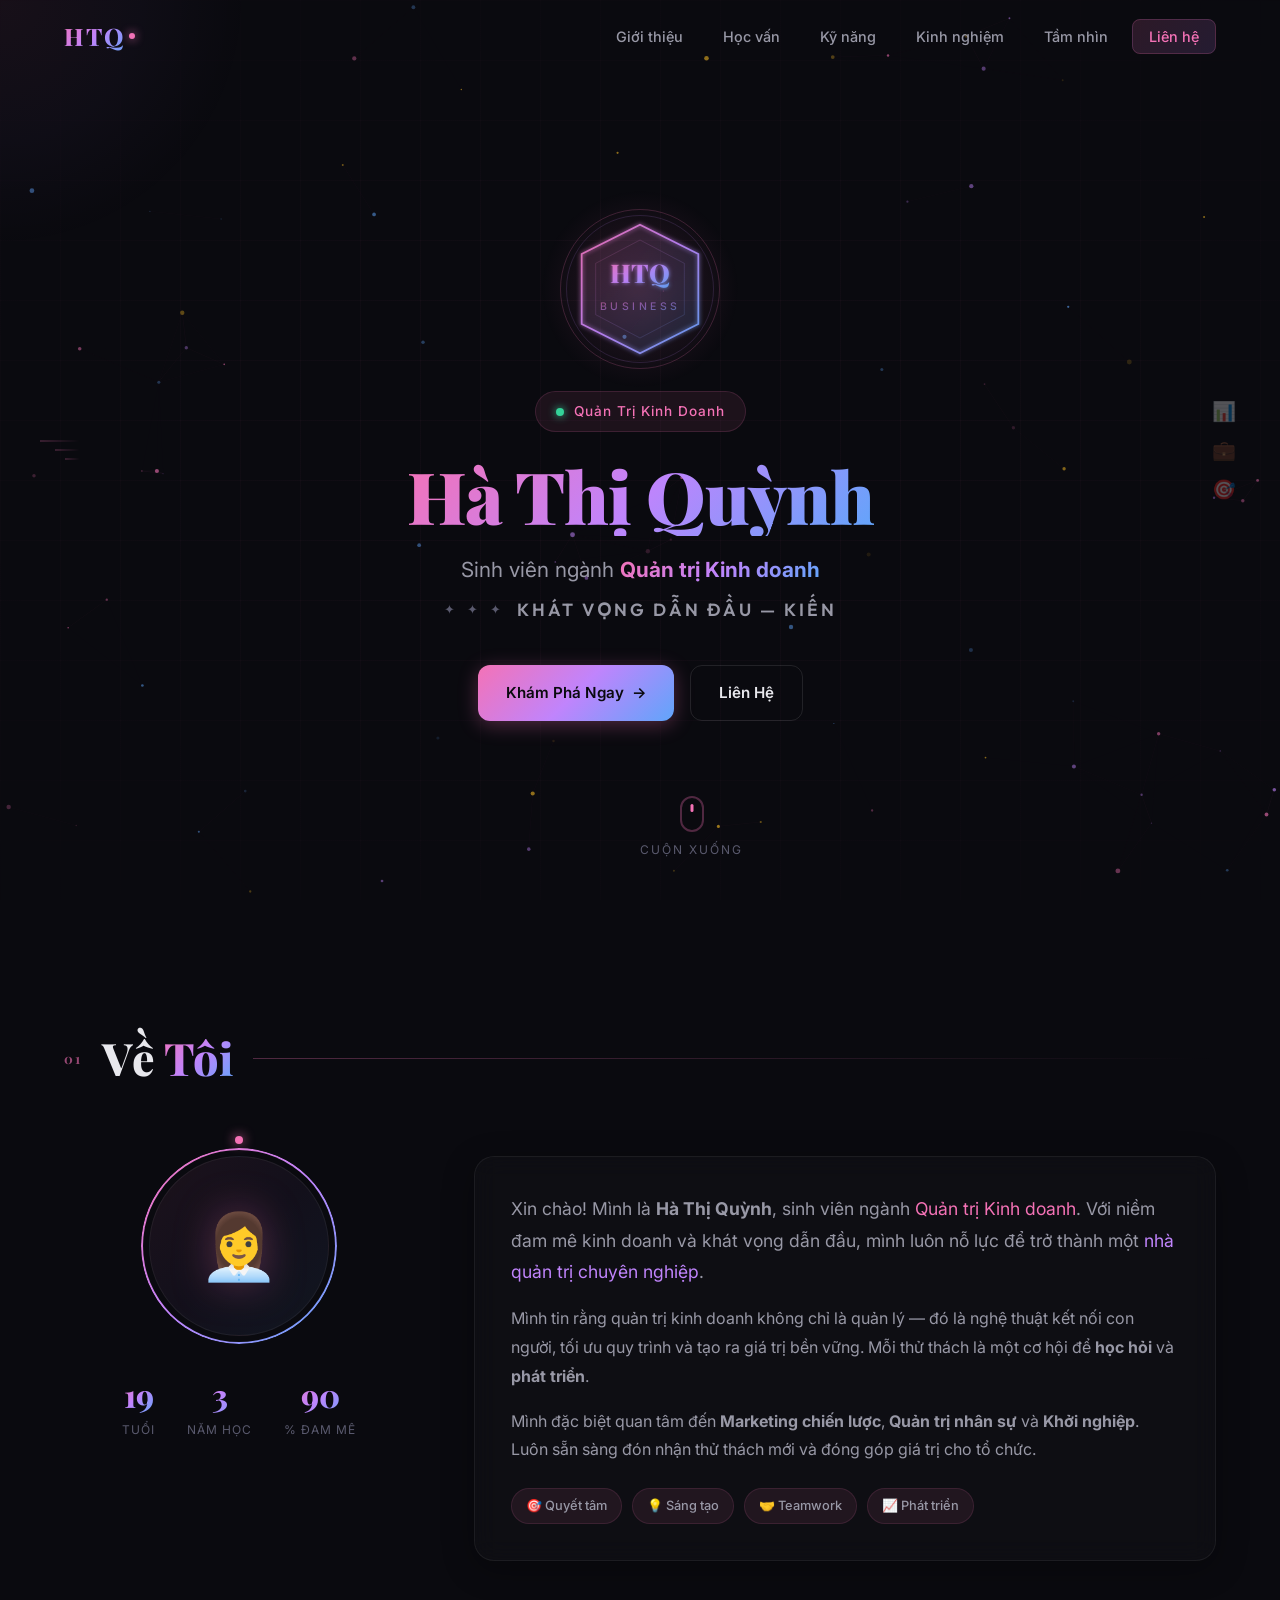
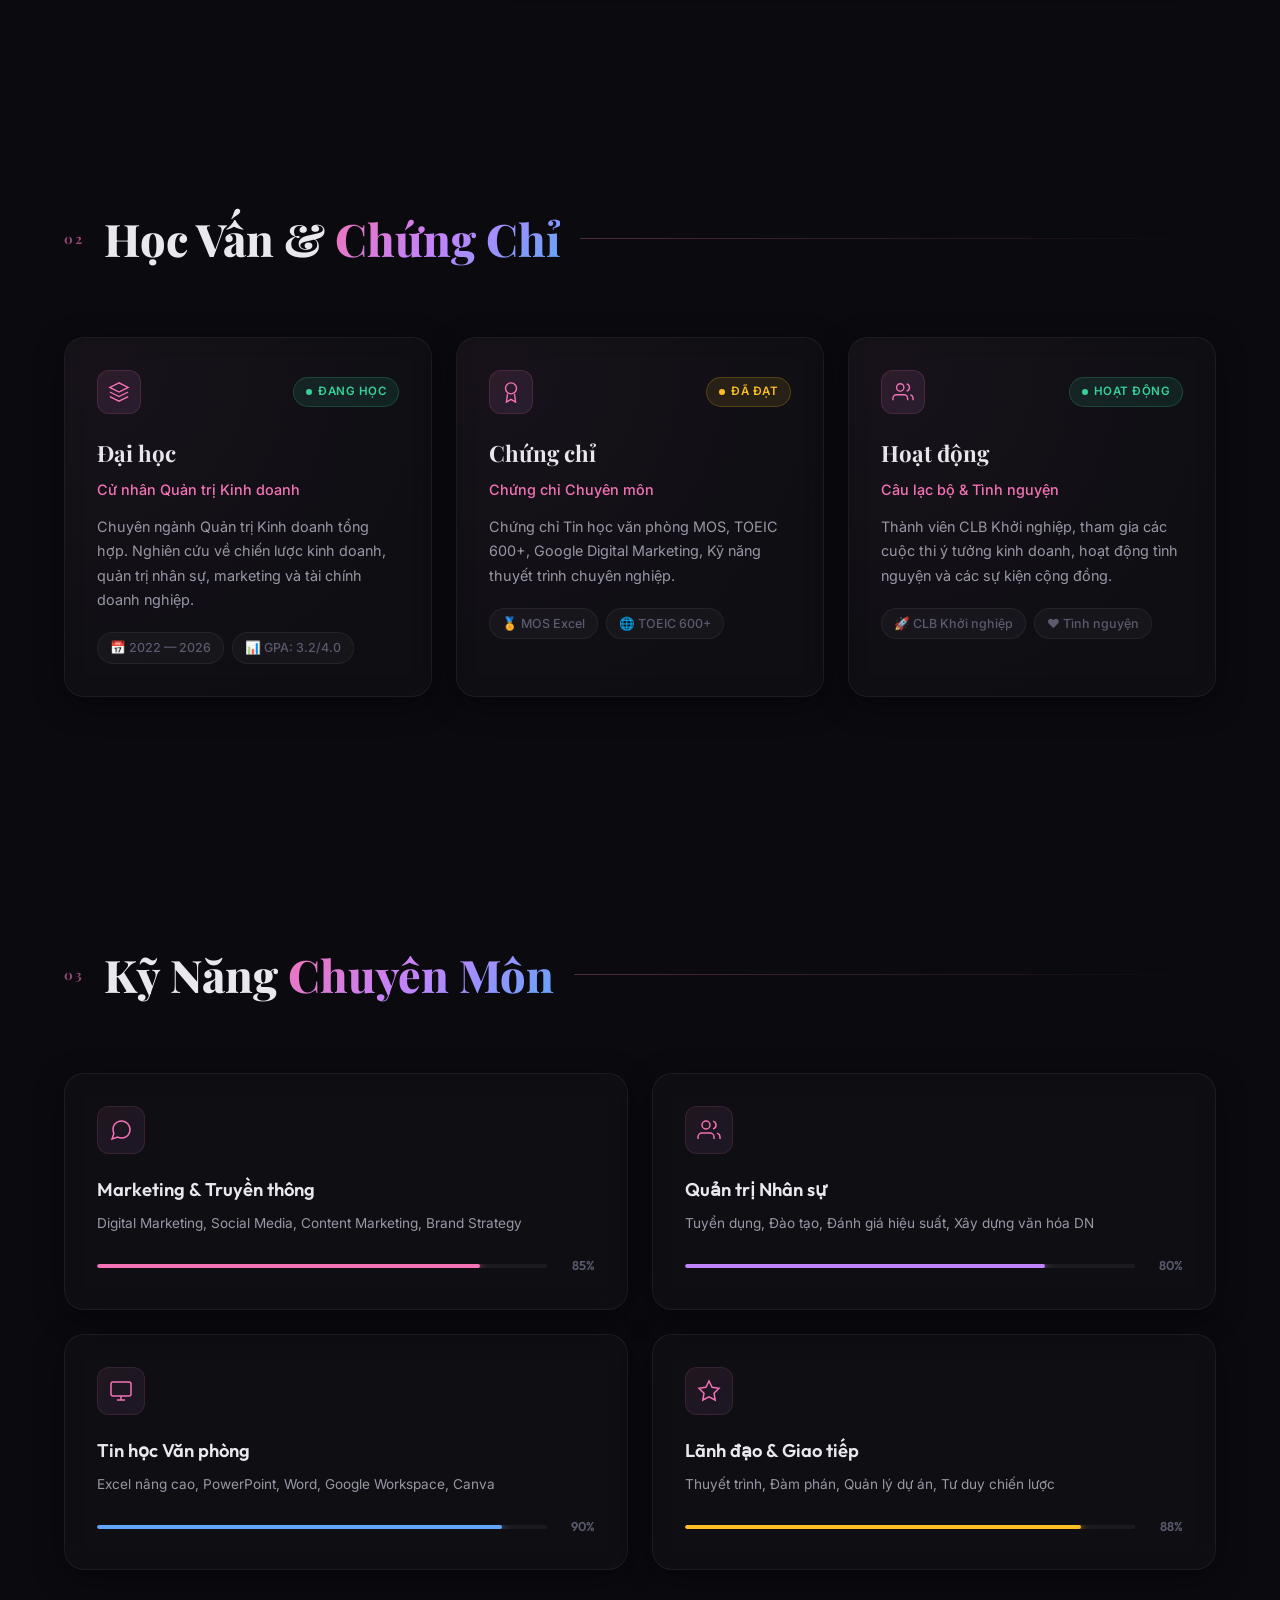
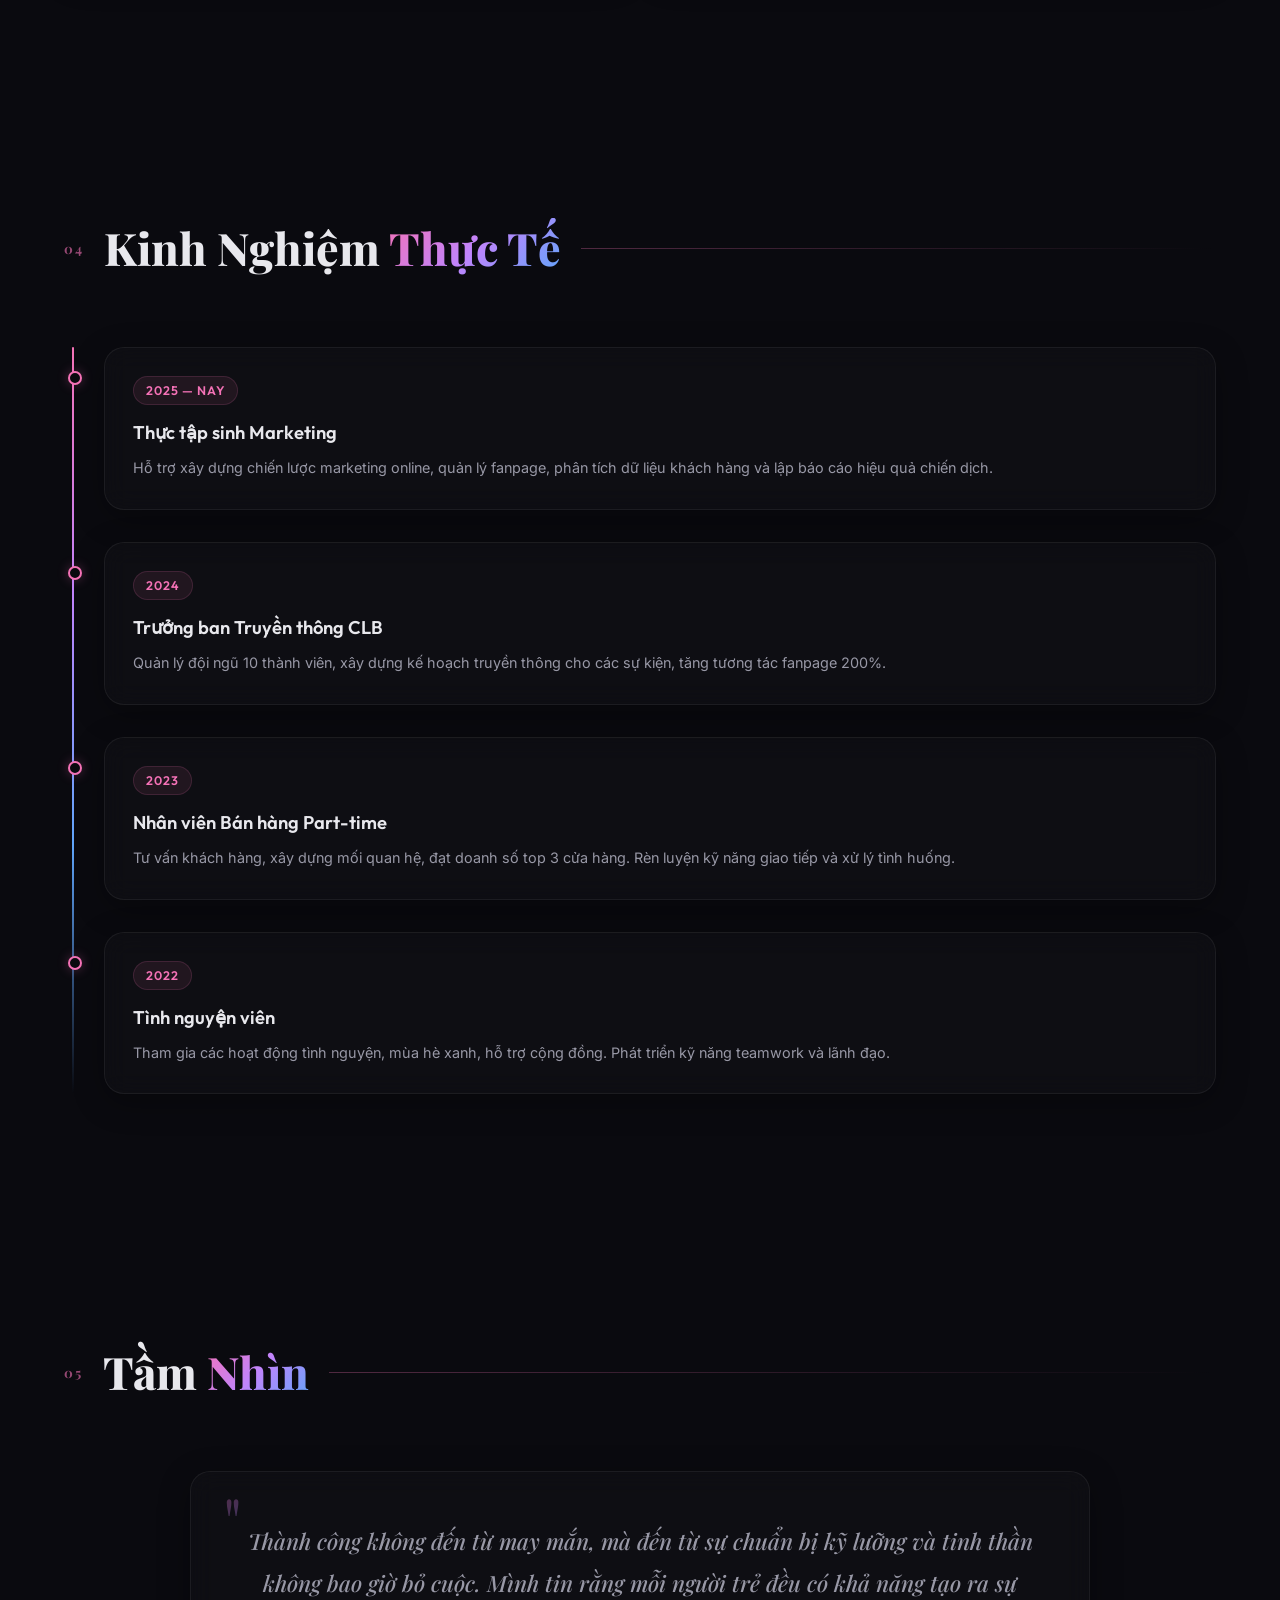
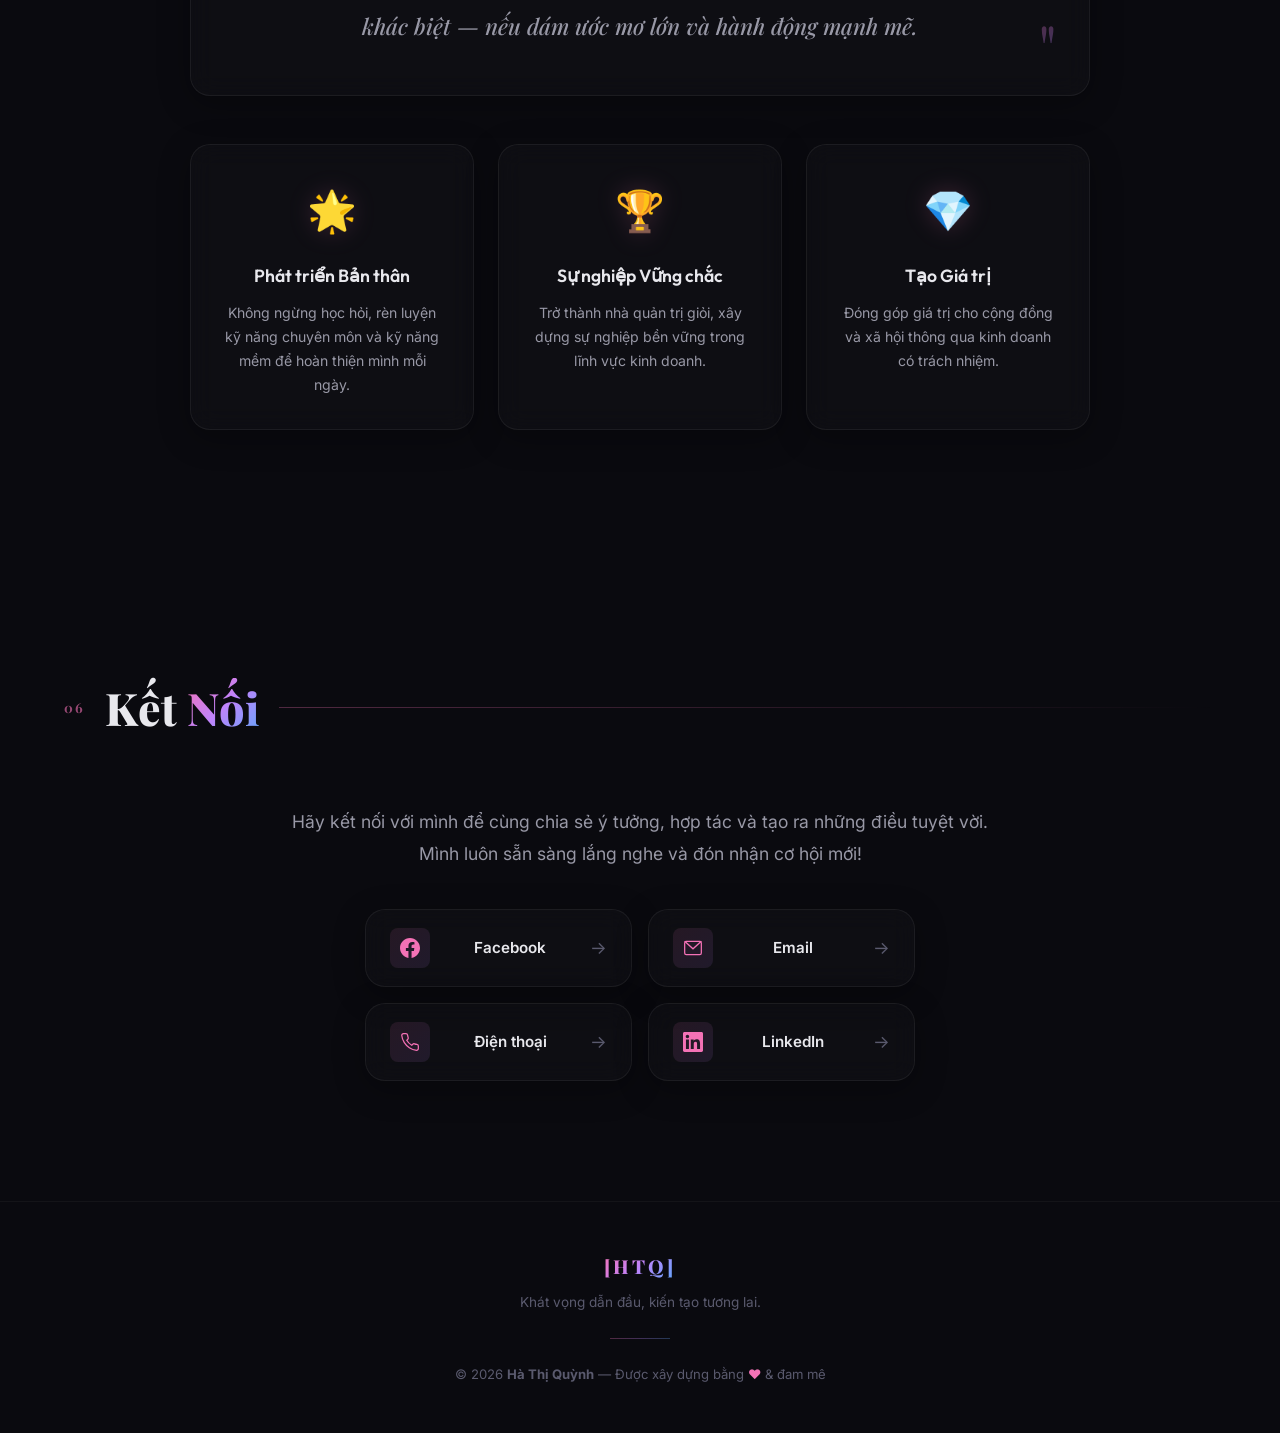
==== commit de9b9c15: "update info" ====
--- a/index.html
+++ b/index.html
@@ -496,7 +496,7 @@
                         <span class="contact-link-arrow">→</span>
                     </a>
                     <!-- Email -->
-                    <a href="mailto:hathiquynh@email.com" class="contact-link glass-card" id="link-email" aria-label="Email">
+                    <a href="mailto:haquynh961@gmail.com" class="contact-link glass-card" id="link-email" aria-label="Email">
                         <div class="contact-link-icon">
                             <svg viewBox="0 0 24 24" fill="none" stroke="currentColor" stroke-width="1.5">
                                 <rect x="2" y="4" width="20" height="16" rx="2"/>
@@ -507,7 +507,7 @@
                         <span class="contact-link-arrow">→</span>
                     </a>
                     <!-- Phone -->
-                    <a href="tel:+84123456789" class="contact-link glass-card" id="link-phone" aria-label="Điện thoại">
+                    <a href="tel:0329830926" class="contact-link glass-card" id="link-phone" aria-label="Điện thoại">
                         <div class="contact-link-icon">
                             <svg viewBox="0 0 24 24" fill="none" stroke="currentColor" stroke-width="1.5">
                                 <path d="M22 16.92v3a2 2 0 0 1-2.18 2 19.79 19.79 0 0 1-8.63-3.07 19.5 19.5 0 0 1-6-6 19.79 19.79 0 0 1-3.07-8.67A2 2 0 0 1 4.11 2h3a2 2 0 0 1 2 1.72 12.84 12.84 0 0 0 .7 2.81 2 2 0 0 1-.45 2.11L8.09 9.91a16 16 0 0 0 6 6l1.27-1.27a2 2 0 0 1 2.11-.45 12.84 12.84 0 0 0 2.81.7A2 2 0 0 1 22 16.92z"/>
